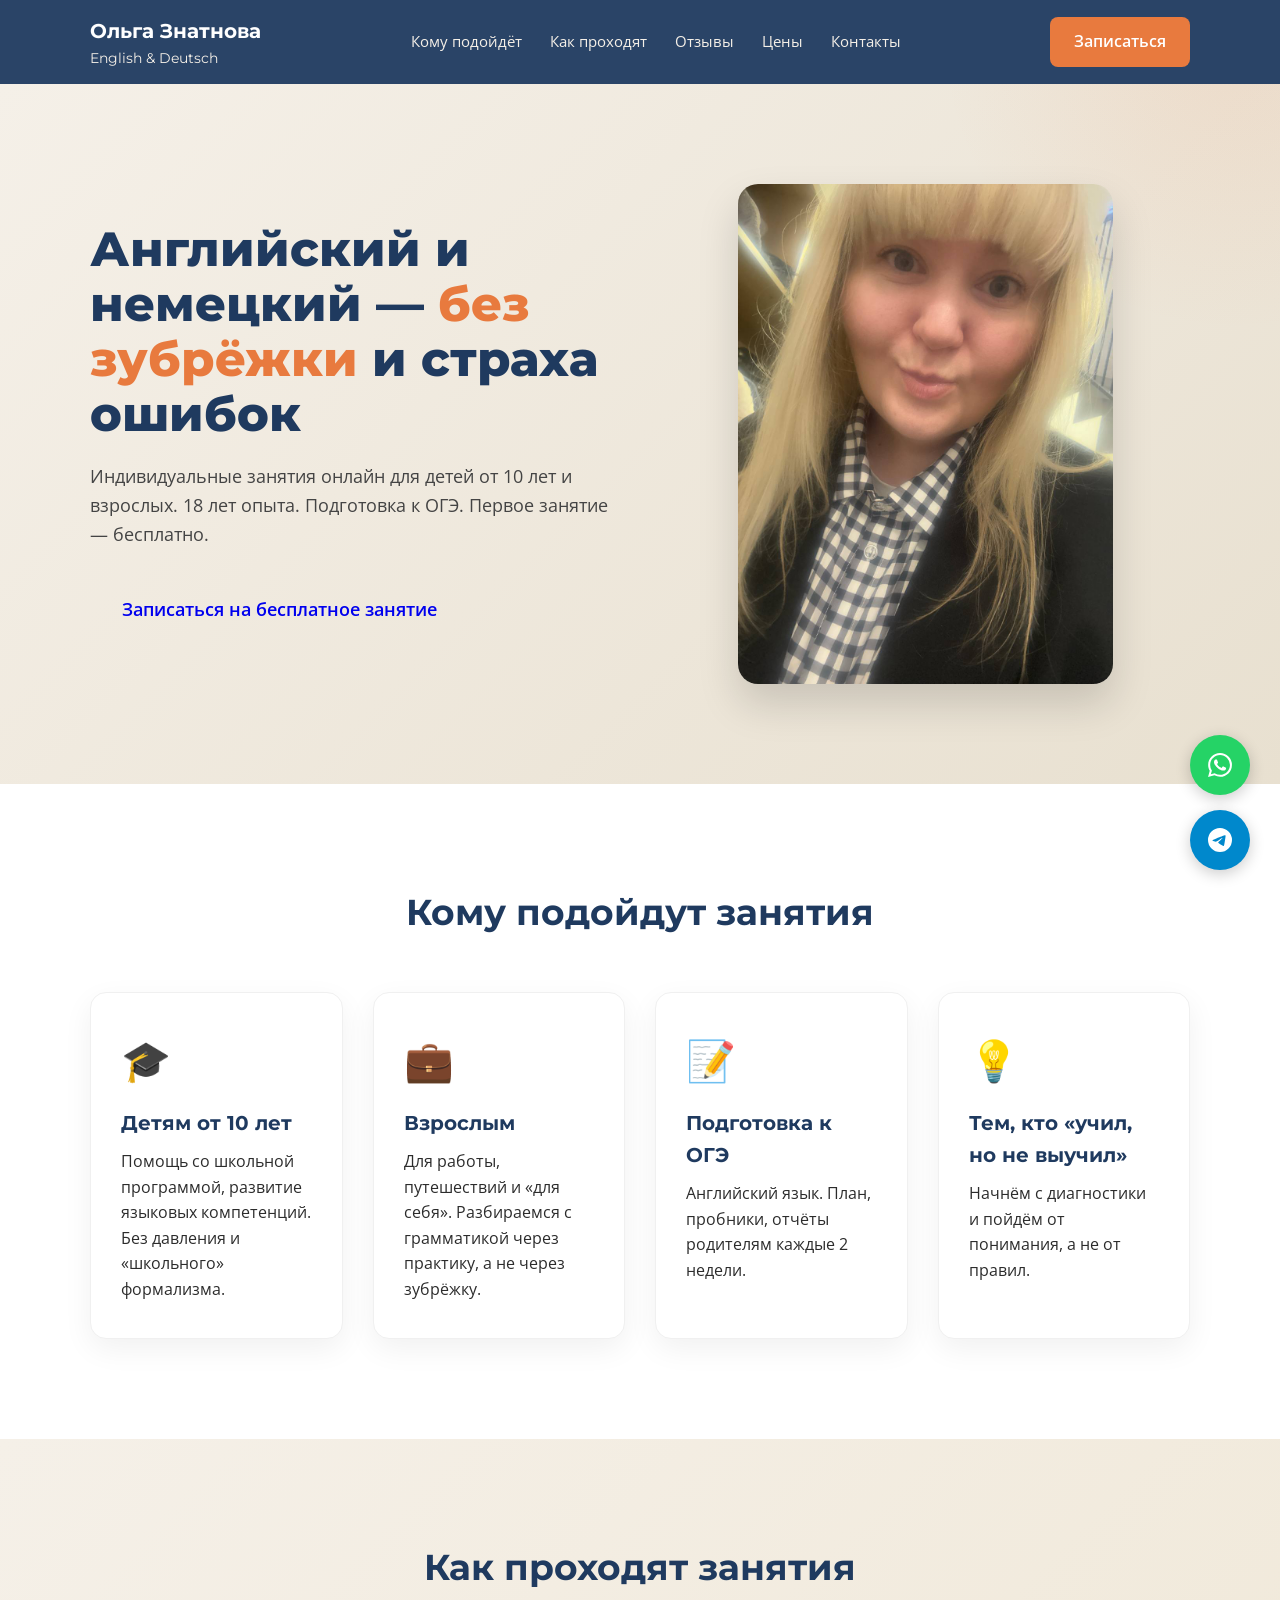
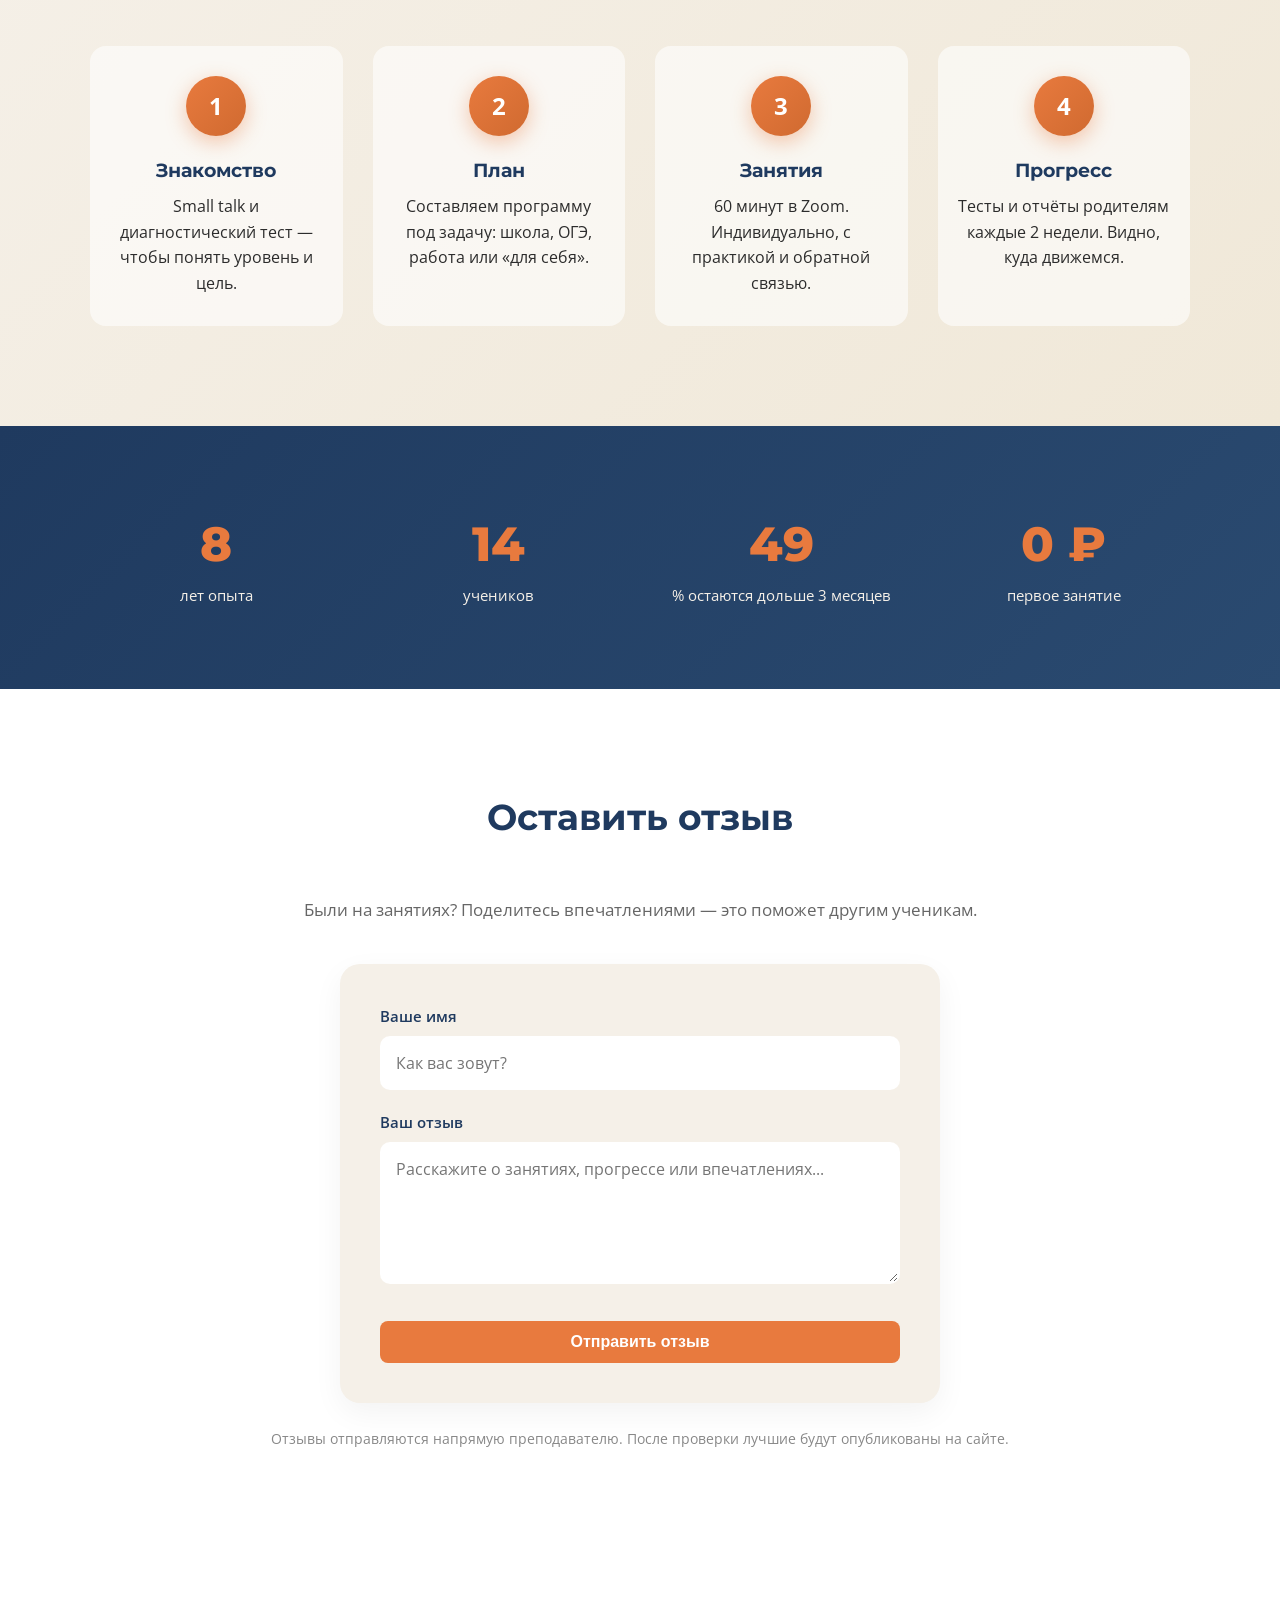
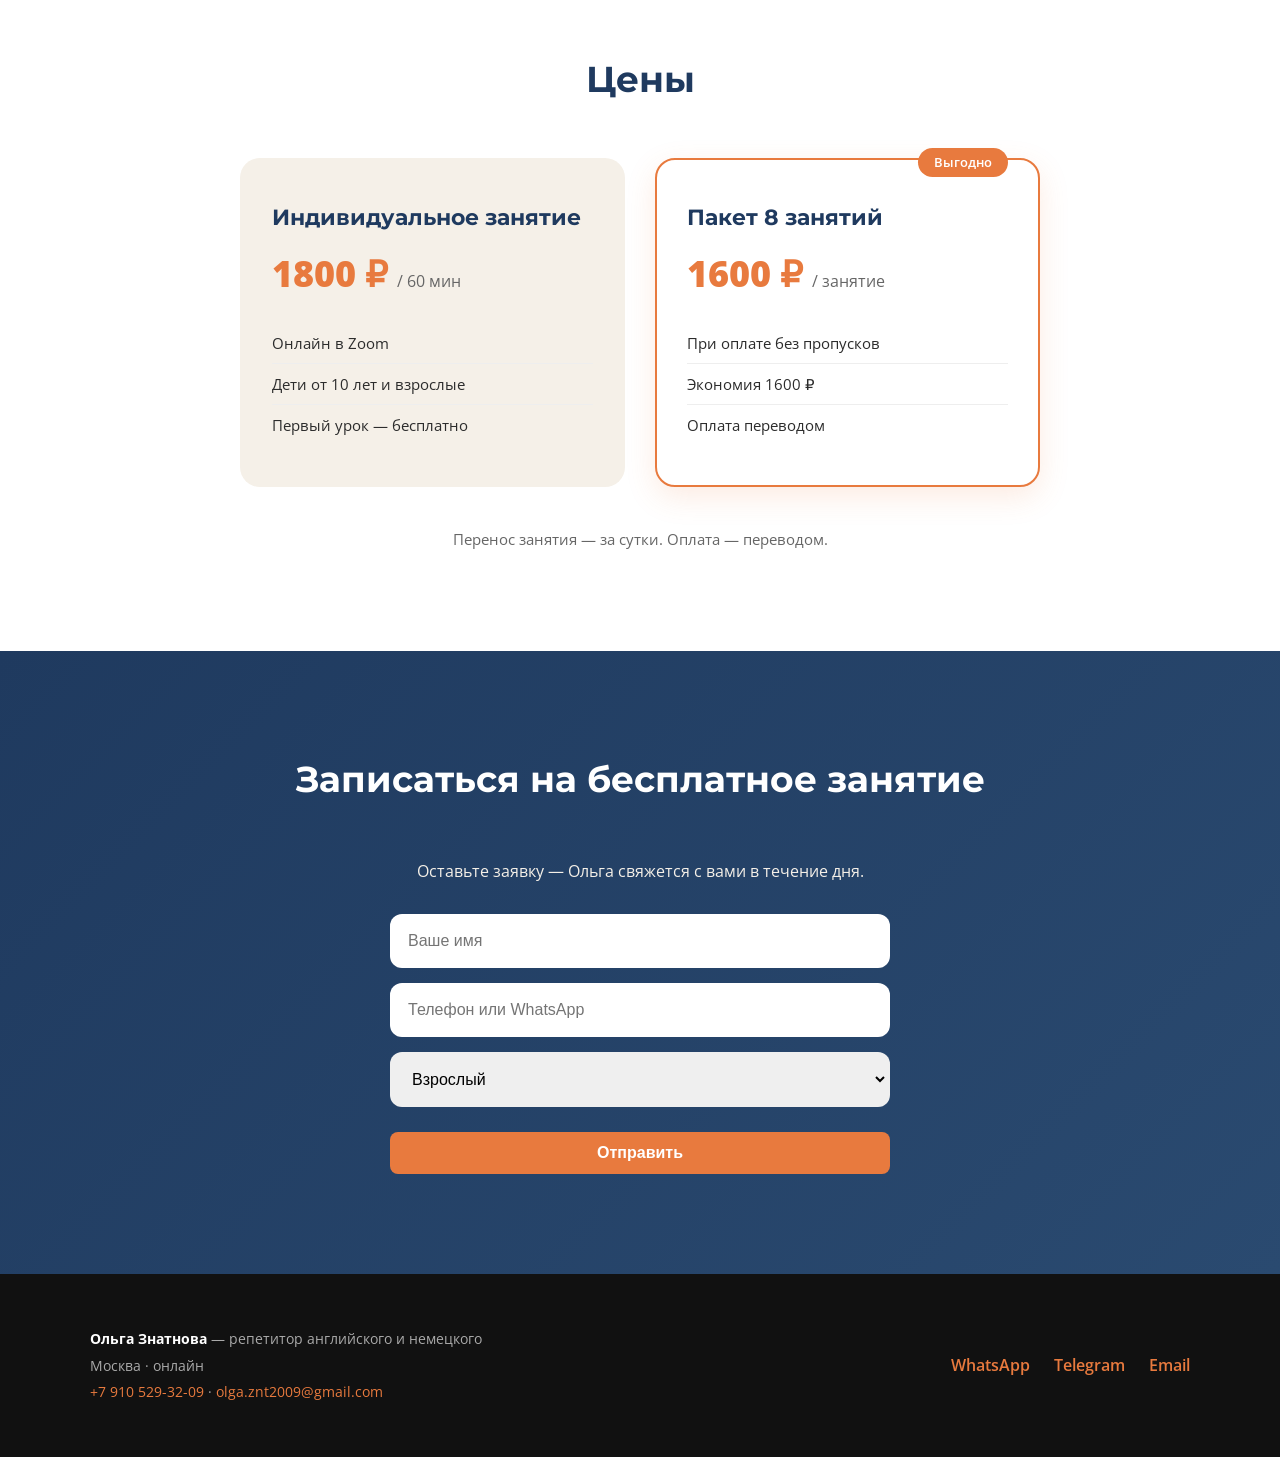
==== index.html @ 2f0d3111 "Add files via upload" ====
<!DOCTYPE html>
<html lang="ru">
<head>
    <meta charset="UTF-8">
    <meta name="viewport" content="width=device-width, initial-scale=1.0">
    <title>Ольга Знатнова — репетитор английского и немецкого | Онлайн</title>
    <meta name="description" content="Индивидуальные занятия английским и немецким онлайн для детей от 10 лет и взрослых. 18 лет опыта. Подготовка к ОГЭ. Первое занятие бесплатно.">
    <link rel="stylesheet" href="css/style.css">
    <link href="https://fonts.googleapis.com/css2?family=Montserrat:wght@400;600;700;800&family=Open+Sans:wght@400;600&display=swap" rel="stylesheet">
</head>
<body>

    <!-- Шапка -->
    <header class="header" id="header">
        <div class="container header__inner">
            <a href="#" class="logo">Ольга Знатнова <span>English & Deutsch</span></a>
            <nav class="nav">
                <a href="#audience" class="nav-link">Кому подойдёт</a>
                <a href="#how" class="nav-link">Как проходят</a>
                <a href="#reviews" class="nav-link">Отзывы</a>
                <a href="#prices" class="nav-link">Цены</a>
                <a href="#contacts" class="nav-link">Контакты</a>
            </nav>
            <a href="#form" class="btn btn--primary nav-link">Записаться</a>
        </div>
    </header>

    <!-- Первый экран -->
    <section class="hero">
        <div class="container hero__inner">
            <div class="hero__text reveal">
                <h1>Английский и немецкий — <span class="accent">без зубрёжки</span> и страха ошибок</h1>
                <p class="hero__subtitle">Индивидуальные занятия онлайн для детей от 10 лет и взрослых. 18 лет опыта. Подготовка к ОГЭ. Первое занятие — бесплатно.</p>
                <a href="#form" class="btn btn--large btn--pulse nav-link">Записаться на бесплатное занятие</a>
            </div>
            <div class="hero__img reveal">
                <img src="img/olga.jpg" alt="Ольга Знатнова — репетитор английского и немецкого" class="hero__photo">
            </div>
        </div>
    </section>

    <!-- Кому подойдёт -->
    <section class="audience" id="audience">
        <div class="container">
            <h2 class="section-title reveal">Кому подойдут занятия</h2>
            <div class="cards">
                <div class="card reveal">
                    <div class="card__icon">🎓</div>
                    <h3>Детям от 10 лет</h3>
                    <p>Помощь со школьной программой, развитие языковых компетенций. Без давления и «школьного» формализма.</p>
                </div>
                <div class="card reveal">
                    <div class="card__icon">💼</div>
                    <h3>Взрослым</h3>
                    <p>Для работы, путешествий и «для себя». Разбираемся с грамматикой через практику, а не через зубрёжку.</p>
                </div>
                <div class="card reveal">
                    <div class="card__icon">📝</div>
                    <h3>Подготовка к ОГЭ</h3>
                    <p>Английский язык. План, пробники, отчёты родителям каждые 2 недели.</p>
                </div>
                <div class="card reveal">
                    <div class="card__icon">💡</div>
                    <h3>Тем, кто «учил, но не выучил»</h3>
                    <p>Начнём с диагностики и пойдём от понимания, а не от правил.</p>
                </div>
            </div>
        </div>
    </section>

    <!-- Как проходят занятия -->
    <section class="how" id="how">
        <div class="container">
            <h2 class="section-title reveal">Как проходят занятия</h2>
            <div class="steps">
                <div class="step reveal">
                    <div class="step__num">1</div>
                    <h3>Знакомство</h3>
                    <p>Small talk и диагностический тест — чтобы понять уровень и цель.</p>
                </div>
                <div class="step reveal">
                    <div class="step__num">2</div>
                    <h3>План</h3>
                    <p>Составляем программу под задачу: школа, ОГЭ, работа или «для себя».</p>
                </div>
                <div class="step reveal">
                    <div class="step__num">3</div>
                    <h3>Занятия</h3>
                    <p>60 минут в Zoom. Индивидуально, с практикой и обратной связью.</p>
                </div>
                <div class="step reveal">
                    <div class="step__num">4</div>
                    <h3>Прогресс</h3>
                    <p>Тесты и отчёты родителям каждые 2 недели. Видно, куда движемся.</p>
                </div>
            </div>
        </div>
    </section>

    <!-- Результаты -->
    <section class="results parallax">
        <div class="container">
            <div class="results__grid">
                <div class="result reveal">
                    <span class="result__num" data-target="18">0</span>
                    <span class="result__label">лет опыта</span>
                </div>
                <div class="result reveal">
                    <span class="result__num" data-target="30">0</span>
                    <span class="result__label">учеников</span>
                </div>
                <div class="result reveal">
                    <span class="result__num" data-target="100">0</span>
                    <span class="result__label">% остаются дольше 3 месяцев</span>
                </div>
                <div class="result reveal">
                    <span class="result__num">0 ₽</span>
                    <span class="result__label">первое занятие</span>
                </div>
            </div>
        </div>
    </section>

    <!-- Отзывы (форма для отправки) -->
    <section class="reviews" id="reviews">
        <div class="container">
            <h2 class="section-title reveal">Оставить отзыв</h2>
            <p class="reviews__subtitle reveal">Были на занятиях? Поделитесь впечатлениями — это поможет другим ученикам.</p>
            
            <form class="review-form reveal" action="https://formsubmit.co/olga.znt2009@gmail.com" method="POST">
                <input type="hidden" name="_subject" value="Новый отзыв с сайта (Ольга Знатнова)">
                <input type="hidden" name="_captcha" value="false">
                <input type="hidden" name="_template" value="table">
                <input type="hidden" name="_next" value="thanks.html">
                
                <div class="form-group">
                    <label for="review-name">Ваше имя</label>
                    <input type="text" id="review-name" name="name" placeholder="Как вас зовут?" required>
                </div>

                <div class="form-group">
                    <label for="review-text">Ваш отзыв</label>
                    <textarea id="review-text" name="review" rows="5" placeholder="Расскажите о занятиях, прогрессе или впечатлениях..." required></textarea>
                </div>

                <button type="submit" class="btn btn--primary btn--pulse">Отправить отзыв</button>
            </form>

            <p class="reviews__note reveal">
                Отзывы отправляются напрямую преподавателю. После проверки лучшие будут опубликованы на сайте.
            </p>
        </div>
    </section>

    <!-- Цены -->
    <section class="prices" id="prices">
        <div class="container">
            <h2 class="section-title reveal">Цены</h2>
            <div class="price-cards">
                <div class="price-card reveal">
                    <h3>Индивидуальное занятие</h3>
                    <p class="price">1800 ₽ <span>/ 60 мин</span></p>
                    <ul>
                        <li>Онлайн в Zoom</li>
                        <li>Дети от 10 лет и взрослые</li>
                        <li>Первый урок — бесплатно</li>
                    </ul>
                </div>
                <div class="price-card price-card--accent reveal">
                    <div class="badge">Выгодно</div>
                    <h3>Пакет 8 занятий</h3>
                    <p class="price">1600 ₽ <span>/ занятие</span></p>
                    <ul>
                        <li>При оплате без пропусков</li>
                        <li>Экономия 1600 ₽</li>
                        <li>Оплата переводом</li>
                    </ul>
                </div>
            </div>
            <p class="prices__note reveal">Перенос занятия — за сутки. Оплата — переводом.</p>
        </div>
    </section>

    <!-- Форма записи -->
    <section class="form-section" id="form">
        <div class="container">
            <h2 class="section-title reveal">Записаться на бесплатное занятие</h2>
            <p class="form-subtitle reveal">Оставьте заявку — Ольга свяжется с вами в течение дня.</p>
            
            <form class="form reveal" action="https://formsubmit.co/olga.znt2009@gmail.com" method="POST">
                <input type="hidden" name="_subject" value="Новая заявка с сайта (Ольга Знатнова)">
                <input type="hidden" name="_captcha" value="false">
                <input type="hidden" name="_template" value="table">
                <input type="hidden" name="_next" value="thanks.html">
                
                <input type="text" name="name" placeholder="Ваше имя" required>
                <input type="tel" name="phone" placeholder="Телефон или WhatsApp" required>
                <select name="interest">
                    <option value="adult">Взрослый</option>
                    <option value="kid">Ребёнок</option>
                    <option value="oge">Подготовка к ОГЭ</option>
                </select>
                <button type="submit" class="btn btn--primary btn--pulse">Отправить</button>
            </form>
        </div>
    </section>

    <!-- Подвал -->
    <footer class="footer" id="contacts">
        <div class="container footer__inner">
            <div class="footer__info">
                <p><strong>Ольга Знатнова</strong> — репетитор английского и немецкого</p>
                <p>Москва · онлайн</p>
                <p><a href="tel:+79105293209">+7 910 529-32-09</a> · <a href="mailto:olga.znt2009@gmail.com">olga.znt2009@gmail.com</a></p>
            </div>
            <div class="footer__links">
                <a href="https://wa.me/79105293209" target="_blank">WhatsApp</a>
                <a href="https://t.me/+79105293209" target="_blank">Telegram</a>
                <a href="mailto:olga.znt2009@gmail.com">Email</a>
            </div>
        </div>
    </footer>

    <!-- Плавающие кнопки связи -->
    <div class="floating-contacts">
        <a href="https://wa.me/79105293209" class="float-btn float-btn--wa" target="_blank" aria-label="WhatsApp">
            <svg viewBox="0 0 24 24" width="24" height="24" fill="currentColor"><path d="M17.472 14.382c-.297-.149-1.758-.867-2.03-.967-.273-.099-.471-.148-.67.15-.197.297-.767.966-.94 1.164-.173.199-.347.223-.644.075-.297-.15-1.255-.463-2.39-1.475-.883-.788-1.48-1.761-1.653-2.059-.173-.297-.018-.458.13-.606.134-.133.298-.347.446-.52.149-.174.198-.298.298-.497.099-.198.05-.371-.025-.52-.075-.149-.669-1.612-.916-2.207-.242-.579-.487-.5-.669-.51-.173-.008-.371-.01-.57-.01-.198 0-.52.074-.792.372-.272.297-1.04 1.016-1.04 2.479 0 1.462 1.065 2.875 1.213 3.074.149.198 2.096 3.2 5.077 4.487.709.306 1.262.489 1.694.625.712.227 1.36.195 1.871.118.571-.085 1.758-.719 2.006-1.413.248-.694.248-1.289.173-1.413-.074-.124-.272-.198-.57-.347m-5.421 7.403h-.004a9.87 9.87 0 01-5.031-1.378l-.361-.214-3.741.982.998-3.648-.235-.374a9.86 9.86 0 01-1.51-5.26c.001-5.45 4.436-9.884 9.888-9.884 2.64 0 5.122 1.03 6.988 2.898a9.825 9.825 0 012.893 6.994c-.003 5.45-4.437 9.884-9.885 9.884m8.413-18.297A11.815 11.815 0 0012.05 0C5.495 0 .16 5.335.157 11.892c0 2.096.547 4.142 1.588 5.945L.057 24l6.305-1.654a11.882 11.882 0 005.683 1.448h.005c6.554 0 11.89-5.335 11.893-11.893a11.821 11.821 0 00-3.48-8.413z"/></svg>
        </a>
        <a href="https://t.me/+79105293209" class="float-btn float-btn--tg" target="_blank" aria-label="Telegram">
            <svg viewBox="0 0 24 24" width="24" height="24" fill="currentColor"><path d="M11.944 0A12 12 0 0 0 0 12a12 12 0 0 0 12 12 12 12 0 0 0 12-12A12 12 0 0 0 12 0a12 12 0 0 0-.056 0zm4.962 7.224c.1-.002.321.023.465.14a.506.506 0 0 1 .171.325c.016.093.036.306.02.472-.18 1.898-.962 6.502-1.36 8.627-.168.9-.499 1.201-.82 1.23-.696.065-1.225-.46-1.9-.902-1.056-.693-1.653-1.124-2.678-1.8-1.185-.78-.417-1.21.258-1.91.177-.184 3.247-2.977 3.307-3.23.007-.032.014-.15-.056-.212s-.174-.041-.249-.024c-.106.024-1.793 1.14-5.061 3.345-.48.33-.913.49-1.302.48-.428-.008-1.252-.241-1.865-.44-.752-.245-1.349-.374-1.297-.789.027-.216.325-.437.893-.663 3.498-1.524 5.83-2.529 6.998-3.014 3.332-1.386 4.025-1.627 4.476-1.635z"/></svg>
        </a>
    </div>

    <script src="js/script.js"></script>
</body>
</html>
---- css/style.css ----
/* Сброс */
* { margin: 0; padding: 0; box-sizing: border-box; }
html { scroll-behavior: smooth; }

body {
    font-family: 'Open Sans', sans-serif;
    color: #2c2c2c;
    line-height: 1.6;
    background: #fff;
    overflow-x: hidden;
}

h1, h2, h3, .logo {
    font-family: 'Montserrat', sans-serif;
}

.container {
    max-width: 1140px;
    margin: 0 auto;
    padding: 0 20px;
}

.accent { color: #E87A3E; }

/* Кнопки */
.btn {
    display: inline-block;
    padding: 12px 24px;
    border-radius: 8px;
    text-decoration: none;
    font-weight: 600;
    transition: all 0.3s ease;
    border: none;
    cursor: pointer;
    font-size: 16px;
    position: relative;
    overflow: hidden;
}
.btn--primary {
    background: #E87A3E;
    color: #fff;
}
.btn--primary:hover {
    background: #d06a30;
    transform: translateY(-2px);
    box-shadow: 0 6px 20px rgba(232, 122, 62, 0.4);
}
.btn--large {
    padding: 16px 32px;
    font-size: 18px;
}

/* Пульсация кнопки */
.btn--pulse {
    animation: pulse-btn 2s infinite;
}
@keyframes pulse-btn {
    0% { box-shadow: 0 0 0 0 rgba(232, 122, 62, 0.7); }
    70% { box-shadow: 0 0 0 15px rgba(232, 122, 62, 0); }
    100% { box-shadow: 0 0 0 0 rgba(232, 122, 62, 0); }
}

/* Шапка */
.header {
    background: rgba(31, 58, 95, 0.95);
    backdrop-filter: blur(10px);
    padding: 15px 0;
    position: sticky;
    top: 0;
    z-index: 100;
    transition: all 0.3s ease;
}
.header.scrolled {
    padding: 10px 0;
    box-shadow: 0 4px 20px rgba(0,0,0,0.1);
}
.header__inner {
    display: flex;
    justify-content: space-between;
    align-items: center;
}
.logo {
    color: #fff;
    font-size: 20px;
    font-weight: 700;
    text-decoration: none;
}
.logo span {
    font-size: 14px;
    font-weight: 400;
    color: #F5F0E8;
    display: block;
}
.nav a {
    color: #F5F0E8;
    text-decoration: none;
    margin: 0 12px;
    font-size: 15px;
    position: relative;
    transition: color 0.3s;
}
.nav a::after {
    content: '';
    position: absolute;
    bottom: -4px;
    left: 0;
    width: 0;
    height: 2px;
    background: #E87A3E;
    transition: width 0.3s;
}
.nav a:hover { color: #E87A3E; }
.nav a:hover::after { width: 100%; }

/* Первый экран */
.hero {
    background: linear-gradient(135deg, #F5F0E8 0%, #e8e0d0 100%);
    padding: 100px 0;
    position: relative;
    overflow: hidden;
}
.hero::before {
    content: '';
    position: absolute;
    top: -50%;
    right: -20%;
    width: 600px;
    height: 600px;
    background: radial-gradient(circle, rgba(232,122,62,0.1) 0%, transparent 70%);
    border-radius: 50%;
}
.hero__inner {
    display: flex;
    align-items: center;
    gap: 40px;
    position: relative;
    z-index: 1;
}
.hero__text { flex: 1; }
.hero__text h1 {
    font-size: 48px;
    color: #1F3A5F;
    margin-bottom: 20px;
    line-height: 1.15;
    font-weight: 800;
}
.hero__subtitle {
    font-size: 18px;
    margin-bottom: 30px;
    color: #444;
}
.hero__img { flex: 1; }

/* Стили для фото Ольги */
.hero__img {
    flex: 1;
    display: flex;
    justify-content: center;
    align-items: center;
}

.hero__photo {
    max-width: 100%;
    max-height: 500px; /* Ограничиваем высоту, чтобы не было гигантским */
    width: auto;
    height: auto;
    object-fit: contain; /* Показываем фото целиком, без обрезки */
    border-radius: 20px;
    box-shadow: 0 20px 40px rgba(0,0,0,0.15);
    transition: transform 0.3s ease;
}
.hero__photo:hover {
    transform: scale(1.02);
}
.hero__photo:hover {
    transform: scale(1.02);
}

/* Секции */
.section-title {
    font-size: 36px;
    text-align: center;
    margin-bottom: 50px;
    color: #1F3A5F;
    font-weight: 700;
}

/* Кому подойдёт */
.audience { padding: 100px 0; }
.cards {
    display: grid;
    grid-template-columns: repeat(auto-fit, minmax(240px, 1fr));
    gap: 30px;
}
.card {
    background: #fff;
    border-radius: 16px;
    padding: 35px 30px;
    box-shadow: 0 10px 30px rgba(0,0,0,0.06);
    transition: all 0.4s ease;
    border: 1px solid #f0f0f0;
}
.card:hover {
    transform: translateY(-8px);
    box-shadow: 0 20px 40px rgba(0,0,0,0.12);
}
.card__icon {
    font-size: 40px;
    margin-bottom: 15px;
}
.card h3 {
    color: #1F3A5F;
    margin-bottom: 10px;
    font-size: 20px;
}

/* Как проходят */
.how {
    background: linear-gradient(135deg, #F5F0E8 0%, #f0e8d8 100%);
    padding: 100px 0;
}
.steps {
    display: grid;
    grid-template-columns: repeat(auto-fit, minmax(220px, 1fr));
    gap: 30px;
}
.step {
    text-align: center;
    padding: 30px 20px;
    background: rgba(255,255,255,0.6);
    border-radius: 16px;
    transition: all 0.3s;
}
.step:hover {
    background: #fff;
    transform: translateY(-5px);
}
.step__num {
    width: 60px;
    height: 60px;
    background: linear-gradient(135deg, #E87A3E 0%, #d06a30 100%);
    color: #fff;
    border-radius: 50%;
    display: flex;
    align-items: center;
    justify-content: center;
    font-size: 24px;
    font-weight: 700;
    margin: 0 auto 20px;
    box-shadow: 0 6px 20px rgba(232, 122, 62, 0.4);
}
.step h3 {
    color: #1F3A5F;
    margin-bottom: 8px;
}

/* Результаты */
.results {
    padding: 80px 0;
    background: linear-gradient(135deg, #1F3A5F 0%, #2a4a70 100%);
    color: #fff;
    position: relative;
    overflow: hidden;
}
.results__grid {
    display: grid;
    grid-template-columns: repeat(auto-fit, minmax(160px, 1fr));
    gap: 30px;
    text-align: center;
    position: relative;
    z-index: 1;
}
.result__num {
    display: block;
    font-size: 48px;
    font-weight: 800;
    color: #E87A3E;
    font-family: 'Montserrat', sans-serif;
}
.result__label {
    font-size: 15px;
    color: #F5F0E8;
}

/* Цены */
.prices { padding: 100px 0; }
.price-cards {
    display: grid;
    grid-template-columns: repeat(auto-fit, minmax(280px, 1fr));
    gap: 30px;
    max-width: 800px;
    margin: 0 auto;
}
.price-card {
    background: #F5F0E8;
    border-radius: 20px;
    padding: 40px 30px;
    border: 2px solid transparent;
    transition: all 0.4s ease;
    position: relative;
}
.price-card:hover {
    transform: translateY(-5px);
    box-shadow: 0 20px 40px rgba(0,0,0,0.1);
}
.price-card--accent {
    border-color: #E87A3E;
    background: #fff;
    box-shadow: 0 10px 30px rgba(232, 122, 62, 0.15);
}
.badge {
    position: absolute;
    top: -12px;
    right: 30px;
    background: #E87A3E;
    color: #fff;
    padding: 4px 16px;
    border-radius: 20px;
    font-size: 13px;
    font-weight: 600;
}
.price-card h3 {
    color: #1F3A5F;
    margin-bottom: 10px;
    font-size: 22px;
}
.price {
    font-size: 36px;
    font-weight: 800;
    color: #E87A3E;
    margin-bottom: 20px;
}
.price span {
    font-size: 16px;
    color: #666;
    font-weight: 400;
}
.price-card ul { list-style: none; }
.price-card li {
    padding: 8px 0;
    border-bottom: 1px solid #eee;
    font-size: 15px;
}
.price-card li:last-child { border-bottom: none; }
.prices__note {
    text-align: center;
    margin-top: 40px;
    color: #666;
    font-size: 15px;
}

/* Форма */
.form-section {
    background: linear-gradient(135deg, #1F3A5F 0%, #2a4a70 100%);
    padding: 100px 0;
    color: #fff;
}
.form-section .section-title { color: #fff; }
.form-subtitle {
    text-align: center;
    margin-bottom: 30px;
    color: #F5F0E8;
}
.form {
    max-width: 500px;
    margin: 0 auto;
    display: flex;
    flex-direction: column;
    gap: 15px;
}
.form input,
.form select {
    padding: 16px;
    border-radius: 12px;
    border: 2px solid transparent;
    font-size: 16px;
    transition: border-color 0.3s;
}
.form input:focus,
.form select:focus {
    outline: none;
    border-color: #E87A3E;
}
.form button { margin-top: 10px; }

/* Подвал */
.footer {
    background: #111;
    color: #aaa;
    padding: 50px 0;
}
.footer__inner {
    display: flex;
    justify-content: space-between;
    align-items: center;
    flex-wrap: wrap;
    gap: 20px;
}
.footer__info p { margin: 4px 0; font-size: 14px; }
.footer__info strong { color: #fff; }
.footer__info a { color: #E87A3E; text-decoration: none; }
.footer__links a {
    color: #E87A3E;
    text-decoration: none;
    margin-left: 20px;
    font-weight: 600;
    transition: color 0.3s;
}
.footer__links a:hover { color: #fff; }

/* Плавающие кнопки связи */
.floating-contacts {
    position: fixed;
    bottom: 30px;
    right: 30px;
    display: flex;
    flex-direction: column;
    gap: 15px;
    z-index: 999;
}
.float-btn {
    width: 60px;
    height: 60px;
    border-radius: 50%;
    display: flex;
    align-items: center;
    justify-content: center;
    color: #fff;
    text-decoration: none;
    box-shadow: 0 4px 15px rgba(0,0,0,0.2);
    transition: all 0.3s ease;
    animation: pulse-glow 2s infinite;
}
.float-btn--wa { background-color: #25D366; }
.float-btn--tg { background-color: #0088cc; }
.float-btn:hover {
    transform: scale(1.15) rotate(5deg);
    box-shadow: 0 6px 25px rgba(0,0,0,0.3);
}
@keyframes pulse-glow {
    0% { box-shadow: 0 0 0 0 rgba(232, 122, 62, 0.4); }
    70% { box-shadow: 0 0 0 15px rgba(232, 122, 62, 0); }
    100% { box-shadow: 0 0 0 0 rgba(232, 122, 62, 0); }
}
.float-btn--wa { animation-delay: 0s; }
.float-btn--tg { animation-delay: 0.5s; }

/* Анимация появления (Reveal) */
.reveal {
    opacity: 0;
    transform: translateY(40px);
    transition: opacity 0.8s ease, transform 0.8s ease;
}
.reveal.active {
    opacity: 1;
    transform: translateY(0);
}

/* Адаптив */
@media (max-width: 768px) {
    .hero__inner { flex-direction: column; text-align: center; }
    .hero__text h1 { font-size: 32px; }
    .nav { display: none; }
    .footer__inner { flex-direction: column; text-align: center; }
    .footer__links a { margin: 0 10px; }
    .floating-contacts { bottom: 20px; right: 20px; gap: 10px; }
    .float-btn { width: 50px; height: 50px; }
    .float-btn svg { width: 20px; height: 20px; }
}
/* Отзывы (форма) */
.reviews {
    padding: 100px 0;
    background: #fff;
}
.reviews__subtitle {
    text-align: center;
    color: #666;
    margin-bottom: 40px;
    font-size: 17px;
}
.review-form {
    max-width: 600px;
    margin: 0 auto;
    background: #F5F0E8;
    padding: 40px;
    border-radius: 20px;
    box-shadow: 0 10px 30px rgba(0,0,0,0.05);
}
.form-group {
    margin-bottom: 20px;
}
.form-group label {
    display: block;
    margin-bottom: 8px;
    font-weight: 600;
    color: #1F3A5F;
    font-size: 15px;
}
.review-form input,
.review-form textarea {
    width: 100%;
    padding: 14px;
    border-radius: 10px;
    border: 2px solid transparent;
    font-size: 16px;
    font-family: 'Open Sans', sans-serif;
    transition: border-color 0.3s;
    resize: vertical;
}
.review-form input:focus,
.review-form textarea:focus {
    outline: none;
    border-color: #E87A3E;
}
.review-form button {
    width: 100%;
    margin-top: 10px;
}
.reviews__note {
    text-align: center;
    color: #888;
    font-size: 14px;
    margin-top: 25px;
}
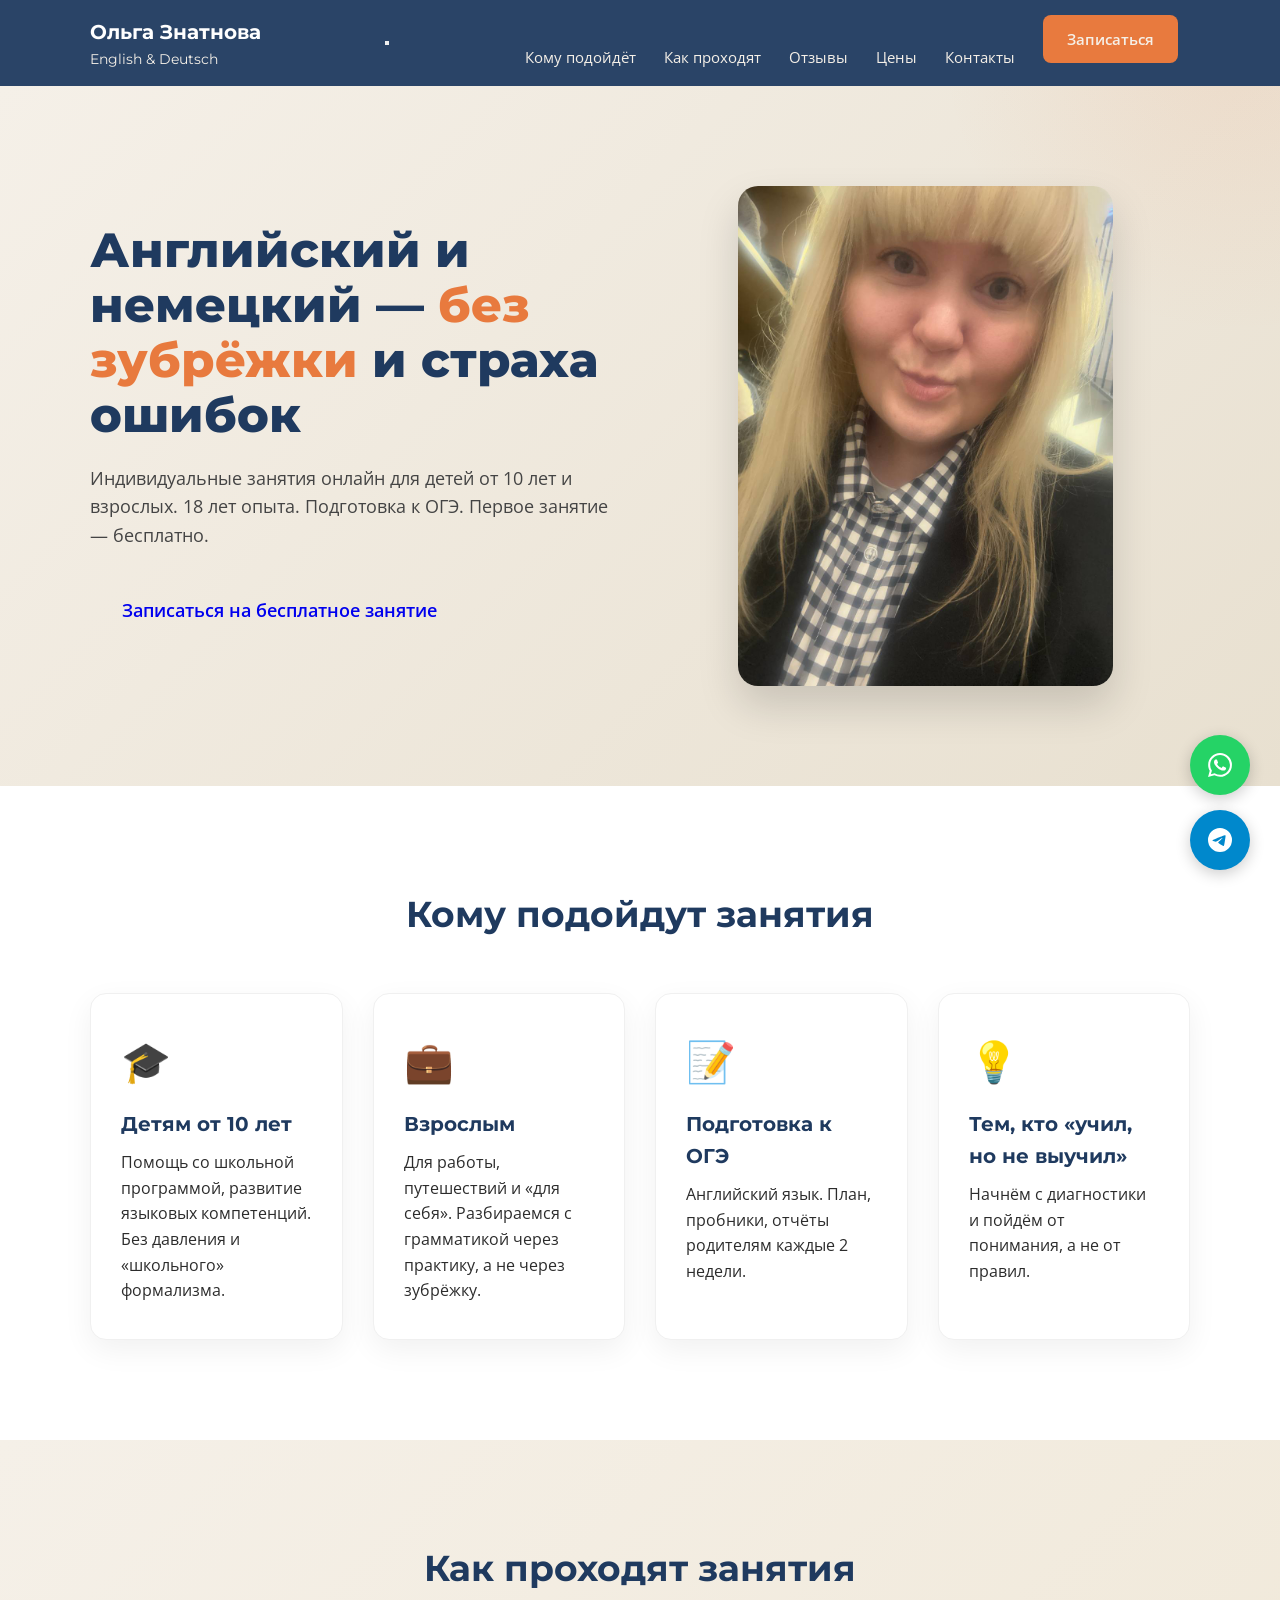
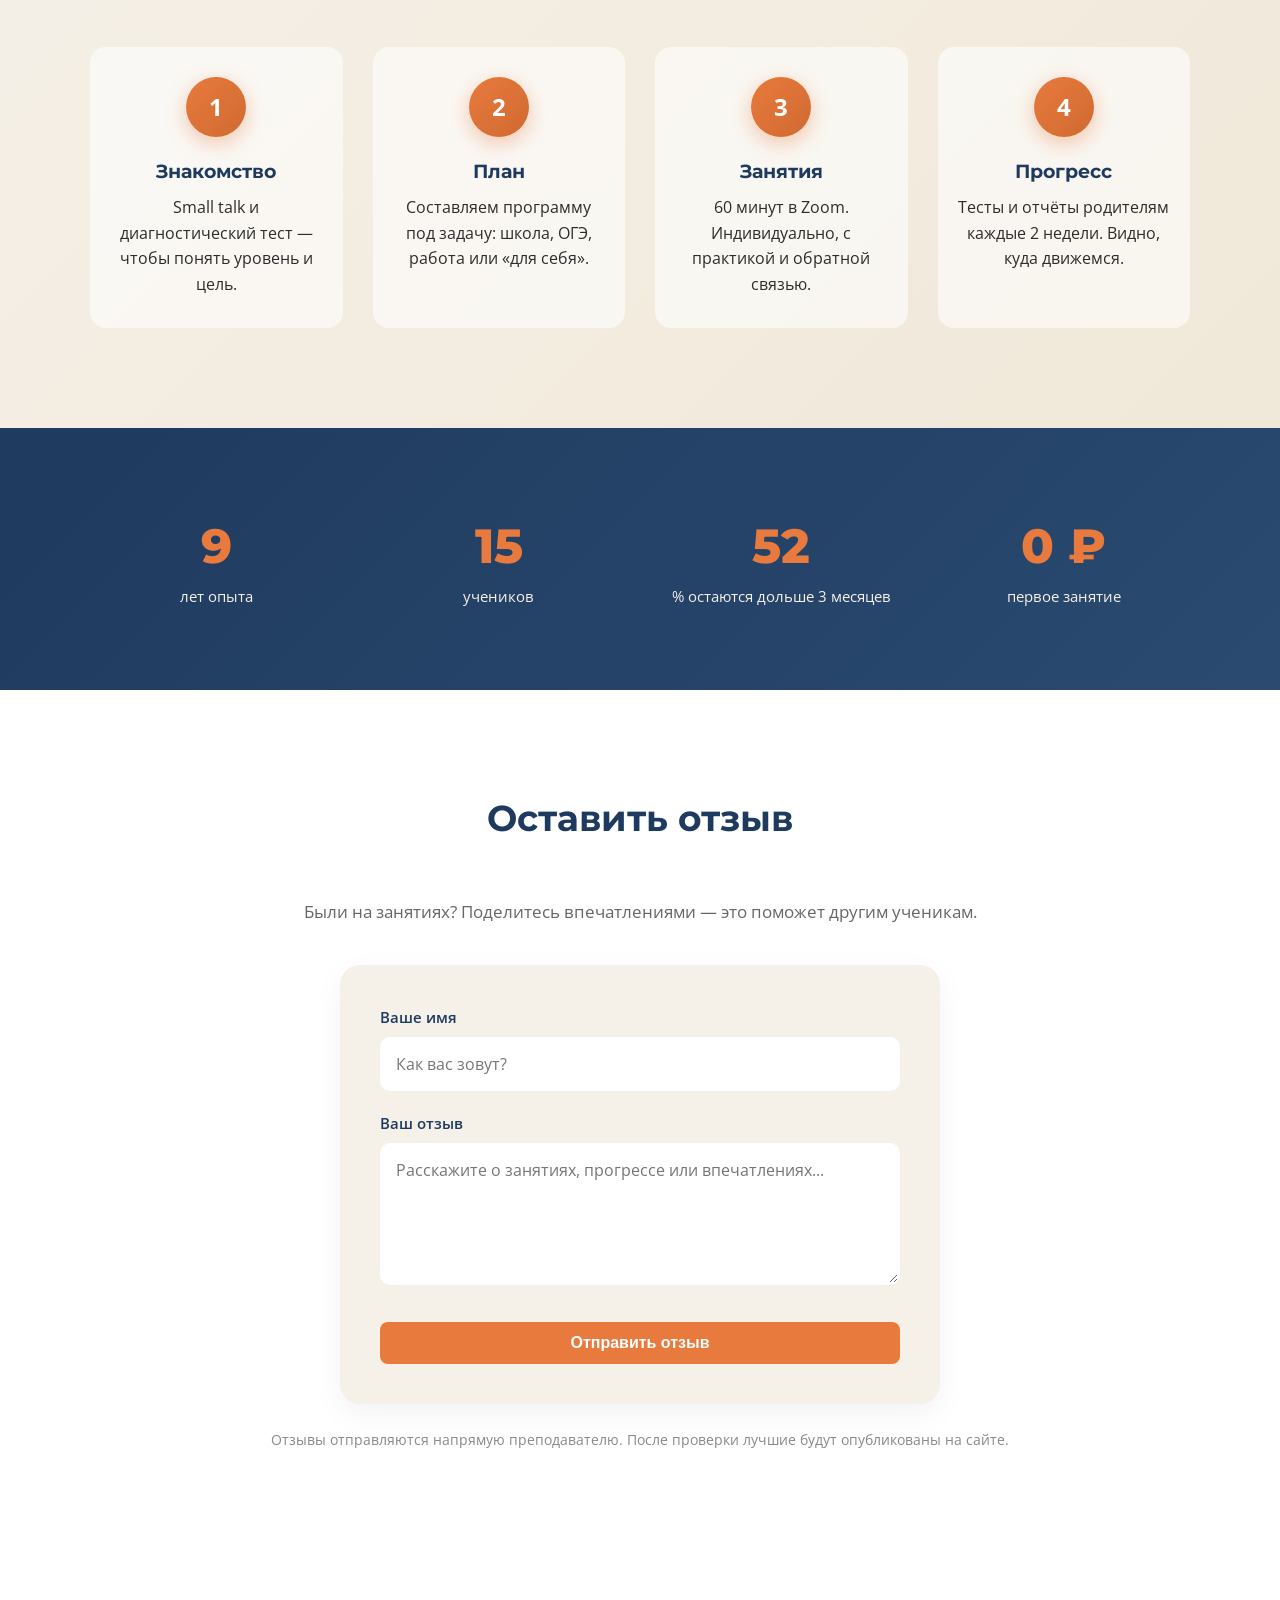
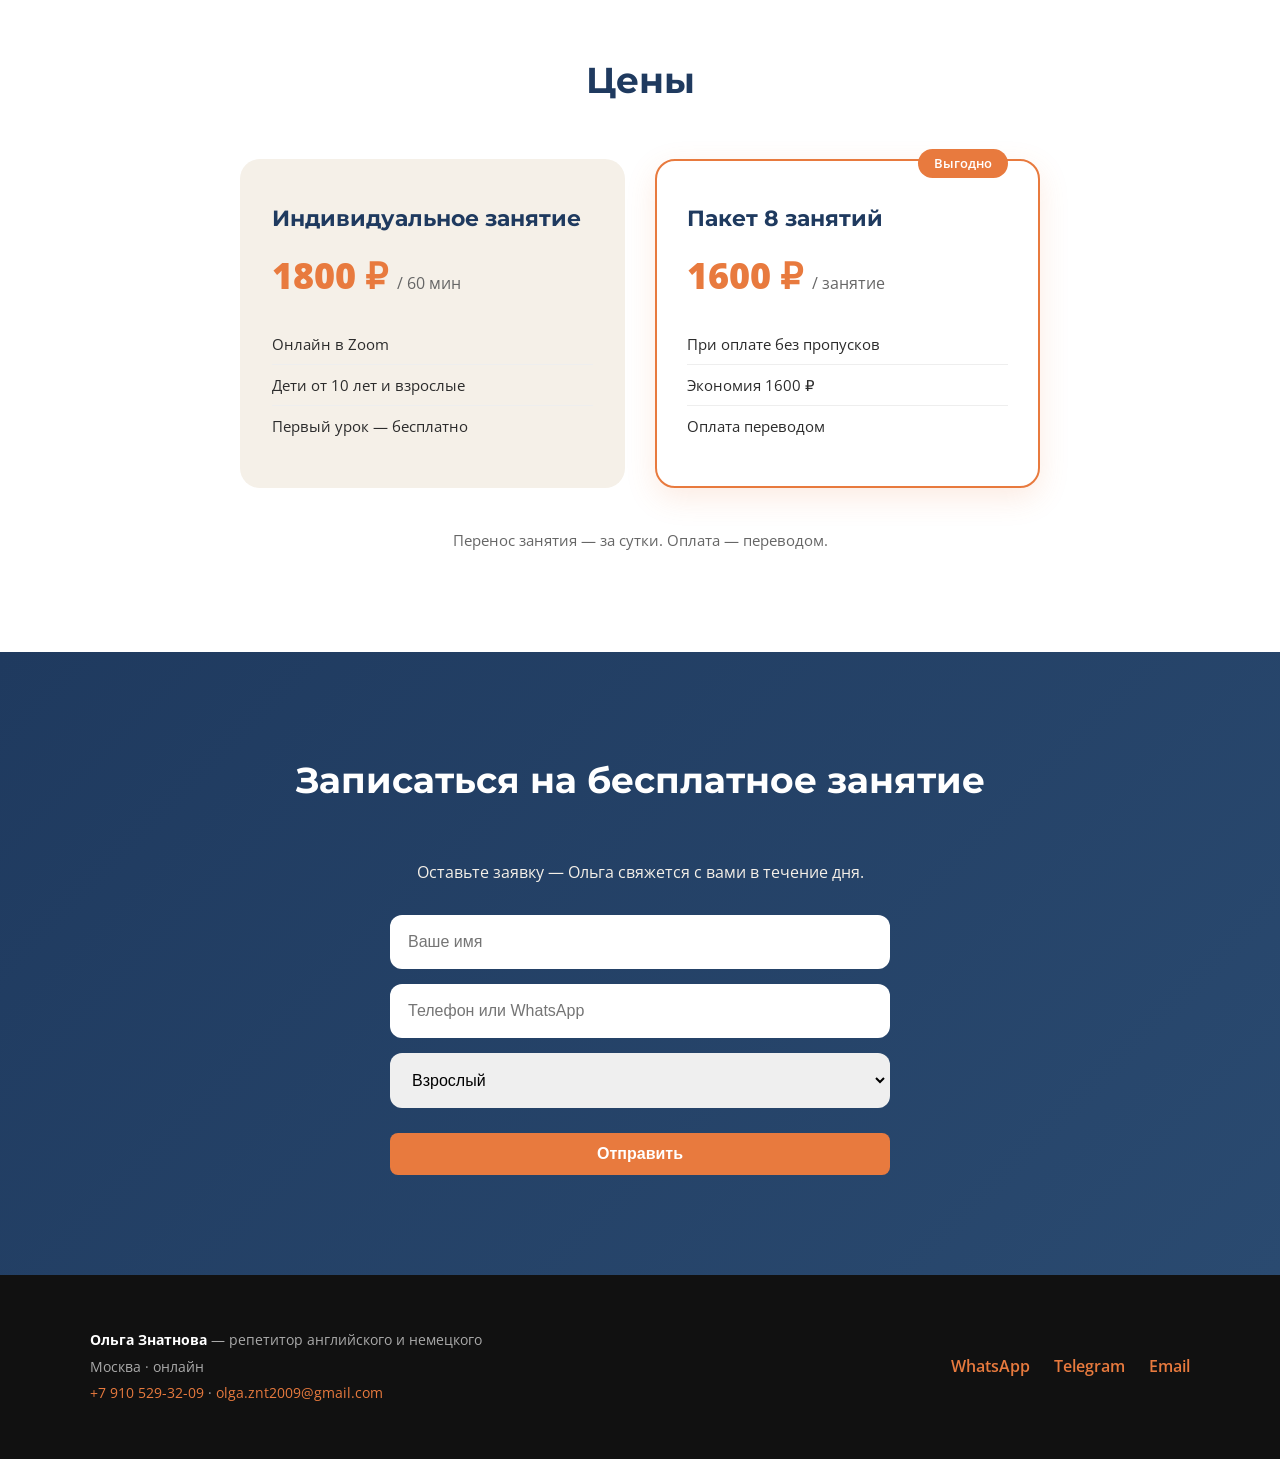
==== commit 2c1aaf3e: "Update index.html Добавил бургер-меню" ====
--- a/index.html
+++ b/index.html
@@ -14,14 +14,23 @@
     <header class="header" id="header">
         <div class="container header__inner">
             <a href="#" class="logo">Ольга Знатнова <span>English & Deutsch</span></a>
-            <nav class="nav">
+            
+            <!-- Кнопка-бургер (видна только на телефоне) -->
+            <button class="burger" id="burger" aria-label="Открыть меню">
+                <span></span>
+                <span></span>
+                <span></span>
+            </button>
+
+            <!-- Навигация (на десктопе — в строку, на телефоне — выпадает) -->
+            <nav class="nav" id="nav">
                 <a href="#audience" class="nav-link">Кому подойдёт</a>
                 <a href="#how" class="nav-link">Как проходят</a>
                 <a href="#reviews" class="nav-link">Отзывы</a>
                 <a href="#prices" class="nav-link">Цены</a>
                 <a href="#contacts" class="nav-link">Контакты</a>
+                <a href="#form" class="btn btn--primary nav-link btn--header">Записаться</a>
             </nav>
-            <a href="#form" class="btn btn--primary nav-link">Записаться</a>
         </div>
     </header>
 
@@ -233,4 +242,4 @@
 
     <script src="js/script.js"></script>
 </body>
-</html>+</html>
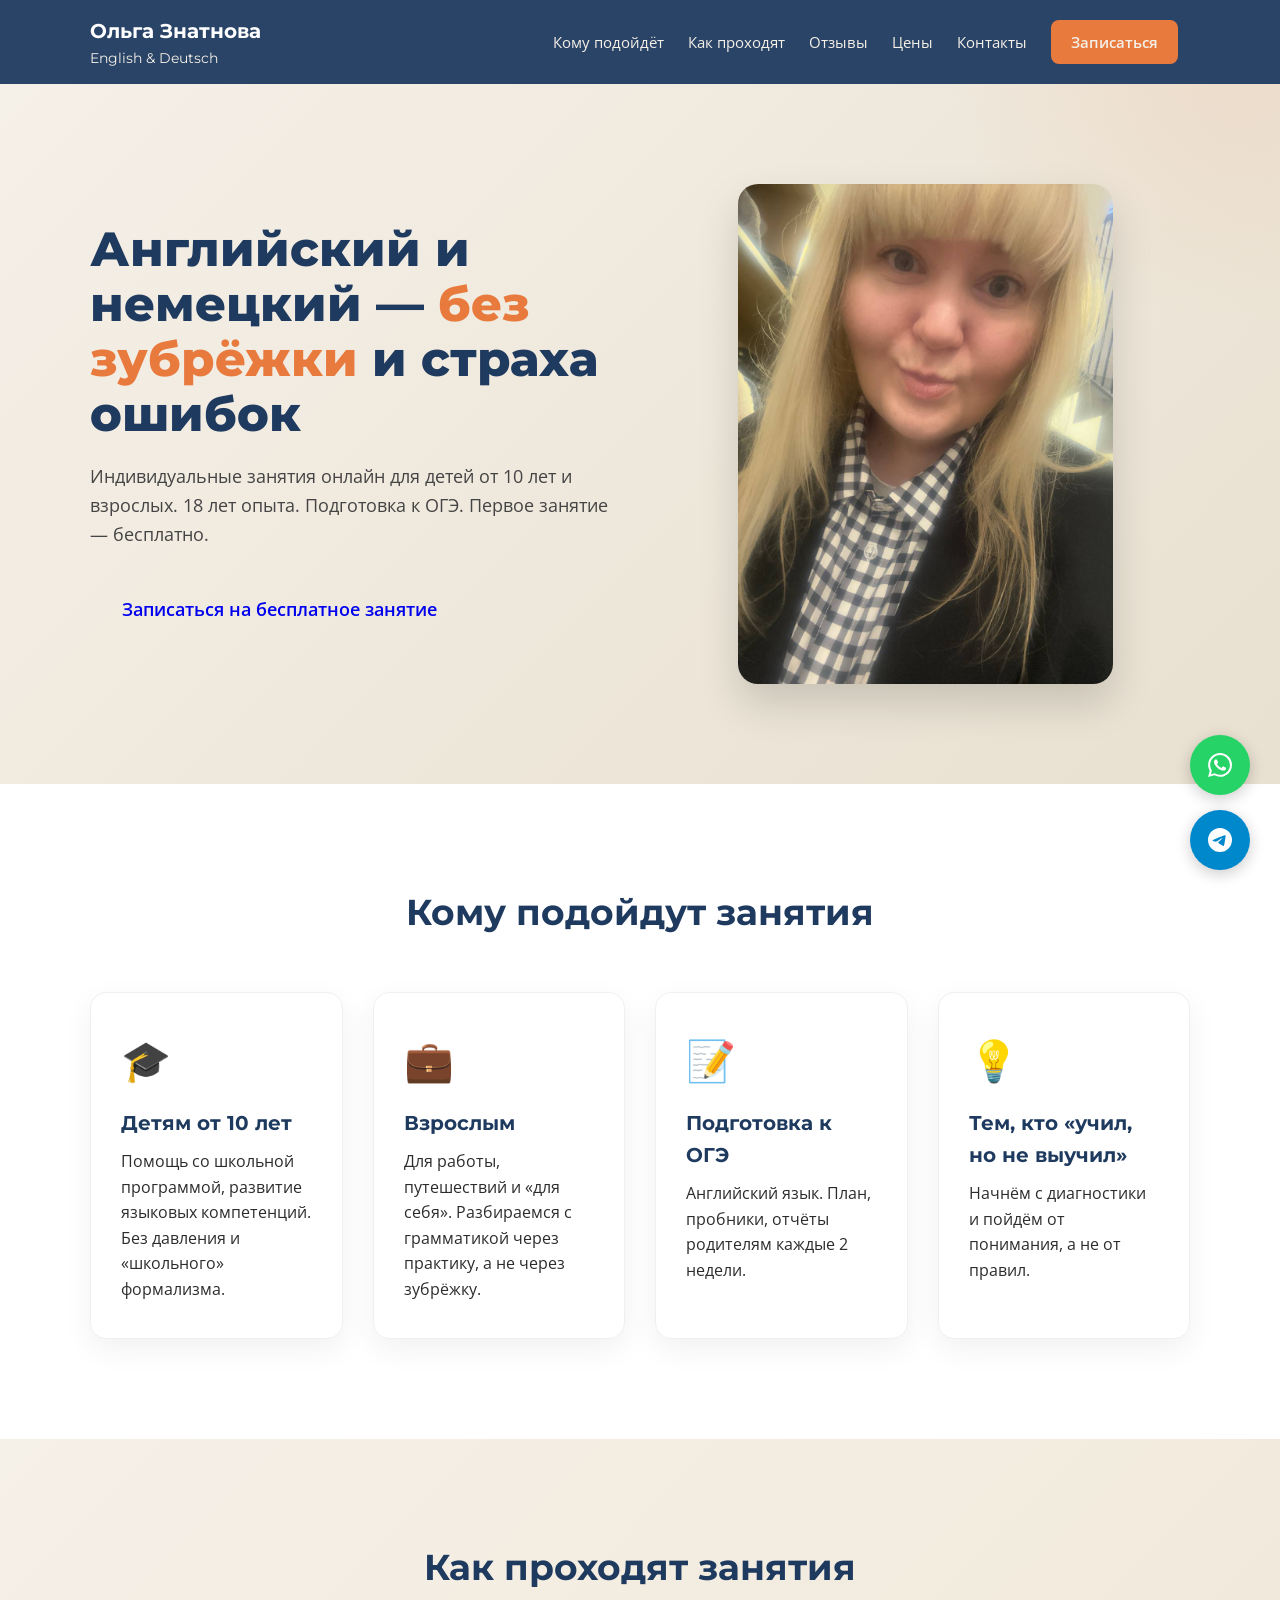
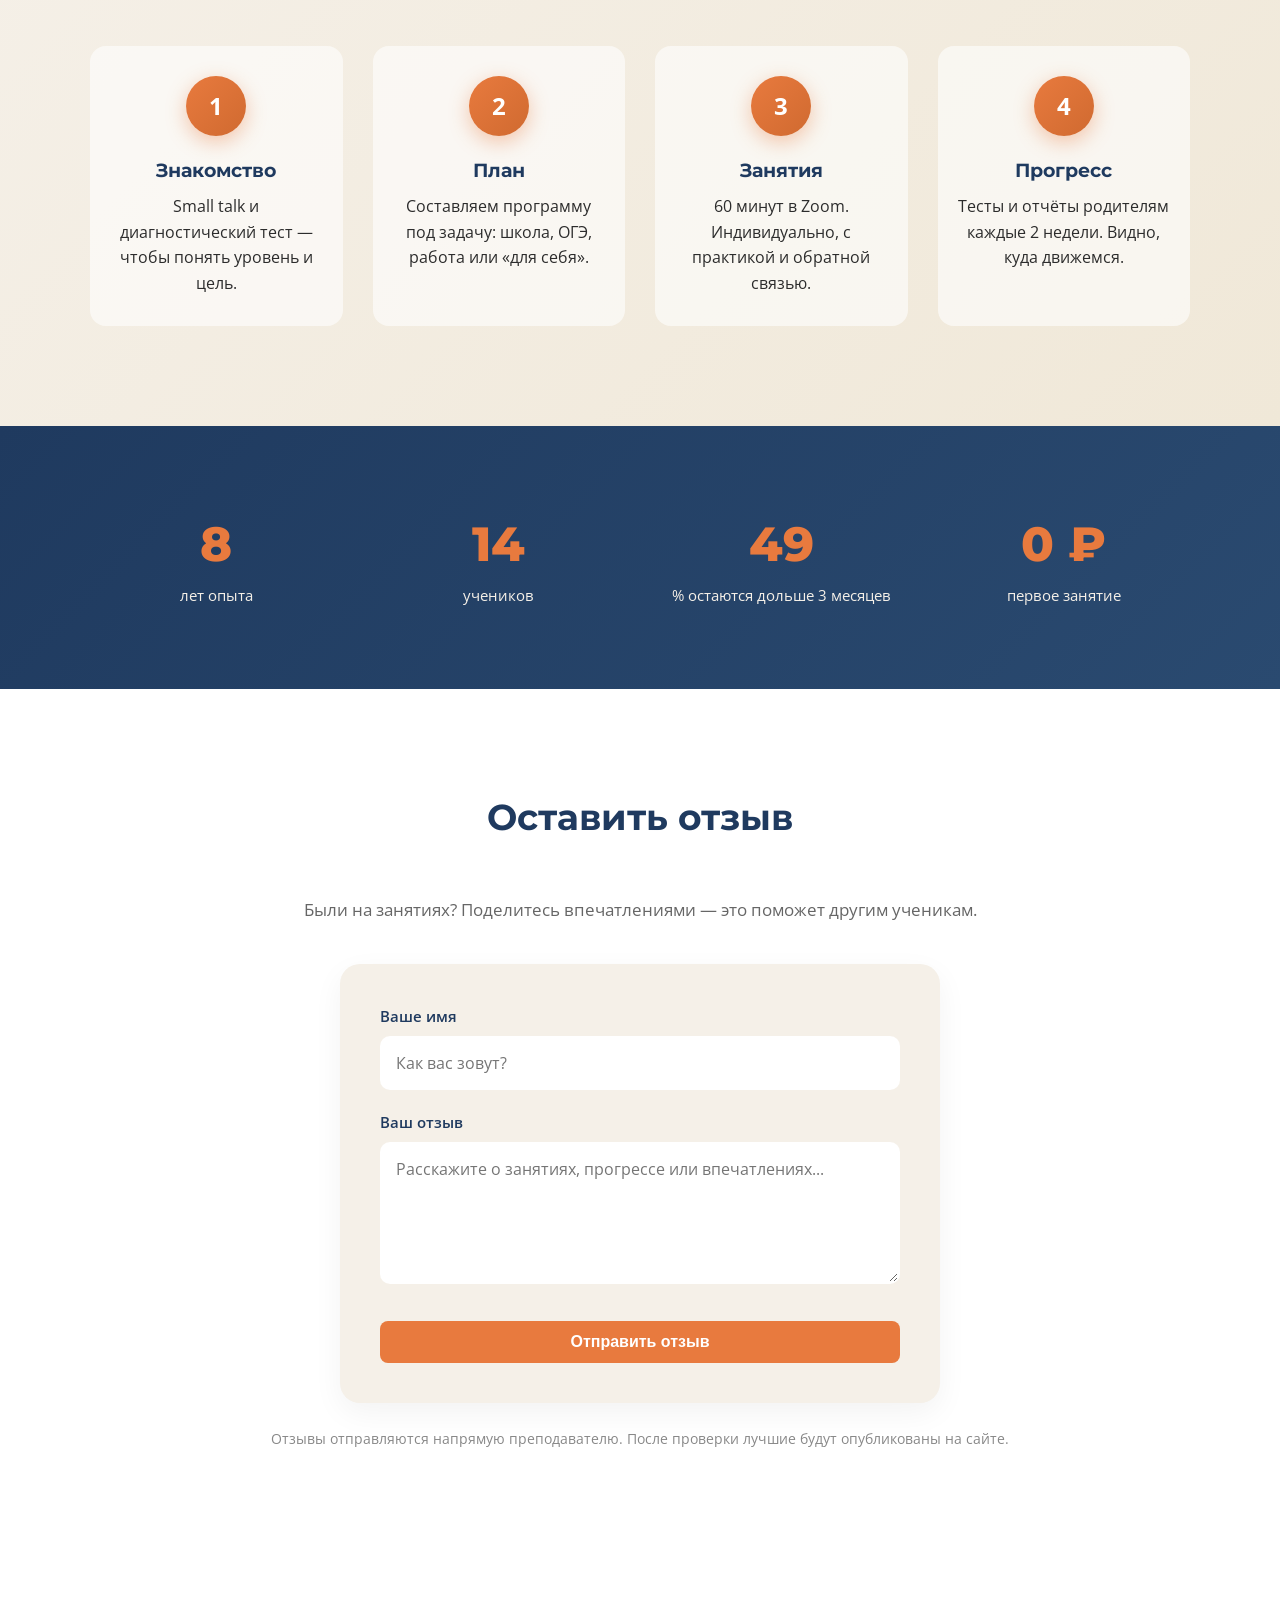
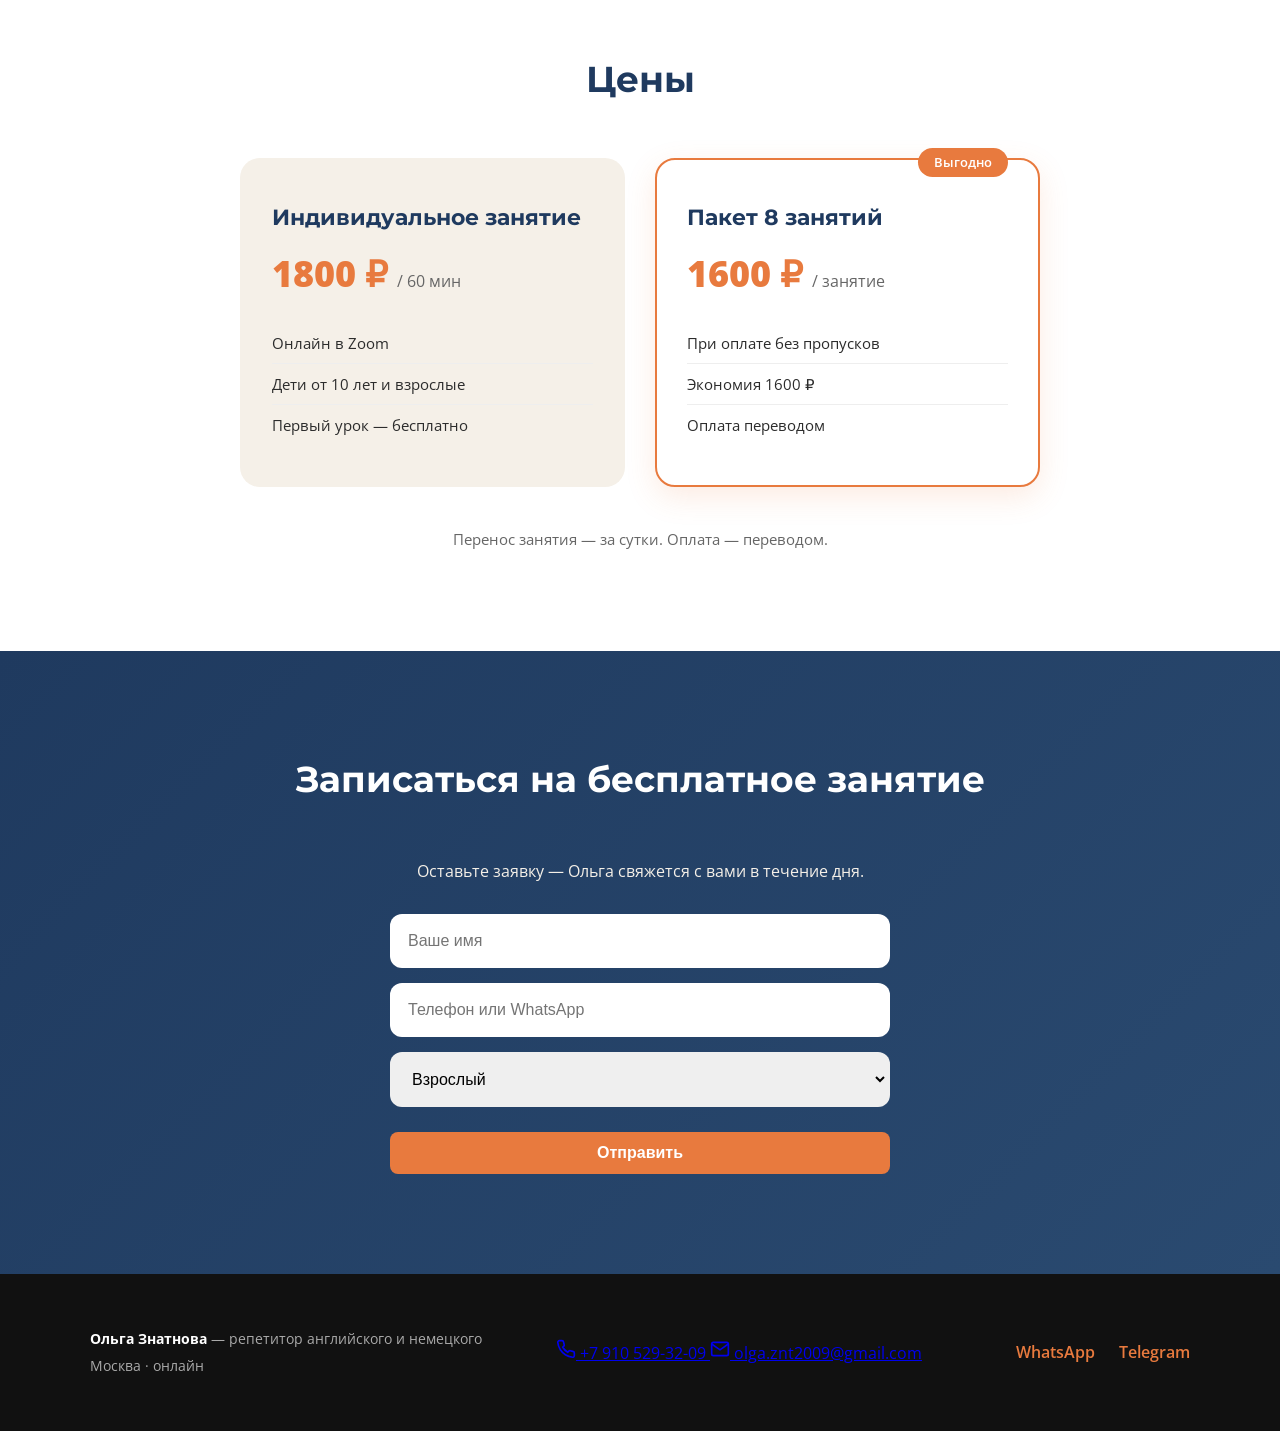
==== commit e5496ece: "Update index.html Замена блока отзывы" ====
--- a/index.html
+++ b/index.html
@@ -15,14 +15,12 @@
         <div class="container header__inner">
             <a href="#" class="logo">Ольга Знатнова <span>English & Deutsch</span></a>
             
-            <!-- Кнопка-бургер (видна только на телефоне) -->
             <button class="burger" id="burger" aria-label="Открыть меню">
                 <span></span>
                 <span></span>
                 <span></span>
             </button>
 
-            <!-- Навигация (на десктопе — в строку, на телефоне — выпадает) -->
             <nav class="nav" id="nav">
                 <a href="#audience" class="nav-link">Кому подойдёт</a>
                 <a href="#how" class="nav-link">Как проходят</a>
@@ -130,16 +128,14 @@
         </div>
     </section>
 
-    <!-- Отзывы (форма для отправки) -->
+    <!-- Отзывы (форма на Formspree) -->
     <section class="reviews" id="reviews">
         <div class="container">
             <h2 class="section-title reveal">Оставить отзыв</h2>
             <p class="reviews__subtitle reveal">Были на занятиях? Поделитесь впечатлениями — это поможет другим ученикам.</p>
             
-            <form class="review-form reveal" action="https://formsubmit.co/olga.znt2009@gmail.com" method="POST">
-                <input type="hidden" name="_subject" value="Новый отзыв с сайта (Ольга Знатнова)">
-                <input type="hidden" name="_captcha" value="false">
-                <input type="hidden" name="_template" value="table">
+            <form class="review-form reveal" action="https://formspree.io/f/xbgoyqpq" method="POST">
+                <!-- Скрытое поле для перенаправления на страницу "Спасибо" -->
                 <input type="hidden" name="_next" value="thanks.html">
                 
                 <div class="form-group">
@@ -196,10 +192,7 @@
             <h2 class="section-title reveal">Записаться на бесплатное занятие</h2>
             <p class="form-subtitle reveal">Оставьте заявку — Ольга свяжется с вами в течение дня.</p>
             
-            <form class="form reveal" action="https://formsubmit.co/olga.znt2009@gmail.com" method="POST">
-                <input type="hidden" name="_subject" value="Новая заявка с сайта (Ольга Знатнова)">
-                <input type="hidden" name="_captcha" value="false">
-                <input type="hidden" name="_template" value="table">
+            <form class="form reveal" action="https://formspree.io/f/xbgoyqpq" method="POST">
                 <input type="hidden" name="_next" value="thanks.html">
                 
                 <input type="text" name="name" placeholder="Ваше имя" required>
@@ -220,12 +213,20 @@
             <div class="footer__info">
                 <p><strong>Ольга Знатнова</strong> — репетитор английского и немецкого</p>
                 <p>Москва · онлайн</p>
-                <p><a href="tel:+79105293209">+7 910 529-32-09</a> · <a href="mailto:olga.znt2009@gmail.com">olga.znt2009@gmail.com</a></p>
+            </div>
+            <div class="footer__contacts">
+                <a href="tel:+79105293209" class="footer-contact-link">
+                    <svg viewBox="0 0 24 24" width="20" height="20" fill="none" stroke="currentColor" stroke-width="2"><path d="M22 16.92v3a2 2 0 0 1-2.18 2 19.79 19.79 0 0 1-8.63-3.07 19.5 19.5 0 0 1-6-6 19.79 19.79 0 0 1-3.07-8.67A2 2 0 0 1 4.11 2h3a2 2 0 0 1 2 1.72 12.84 12.84 0 0 0 .7 2.81 2 2 0 0 1-.45 2.11L8.09 9.91a16 16 0 0 0 6 6l1.27-1.27a2 2 0 0 1 2.11-.45 12.84 12.84 0 0 0 2.81.7A2 2 0 0 1 22 16.92z"/></svg>
+                    +7 910 529-32-09
+                </a>
+                <a href="mailto:olga.znt2009@gmail.com" class="footer-contact-link">
+                    <svg viewBox="0 0 24 24" width="20" height="20" fill="none" stroke="currentColor" stroke-width="2"><path d="M4 4h16c1.1 0 2 .9 2 2v12c0 1.1-.9 2-2 2H4c-1.1 0-2-.9-2-2V6c0-1.1.9-2 2-2z"/><polyline points="22,6 12,13 2,6"/></svg>
+                    olga.znt2009@gmail.com
+                </a>
             </div>
             <div class="footer__links">
                 <a href="https://wa.me/79105293209" target="_blank">WhatsApp</a>
                 <a href="https://t.me/+79105293209" target="_blank">Telegram</a>
-                <a href="mailto:olga.znt2009@gmail.com">Email</a>
             </div>
         </div>
     </footer>
--- a/css/style.css
+++ b/css/style.css
@@ -35,6 +35,7 @@
     font-size: 16px;
     position: relative;
     overflow: hidden;
+    text-align: center;
 }
 .btn--primary {
     background: #E87A3E;
@@ -84,12 +85,19 @@
     font-size: 20px;
     font-weight: 700;
     text-decoration: none;
+    z-index: 101;
 }
 .logo span {
     font-size: 14px;
     font-weight: 400;
     color: #F5F0E8;
     display: block;
+}
+
+/* Навигация (десктоп) */
+.nav {
+    display: flex;
+    align-items: center;
 }
 .nav a {
     color: #F5F0E8;
@@ -112,6 +120,43 @@
 .nav a:hover { color: #E87A3E; }
 .nav a:hover::after { width: 100%; }
 
+/* Кнопка в шапке */
+.btn--header {
+    padding: 10px 20px;
+    font-size: 15px;
+    white-space: nowrap;
+    margin-left: 10px;
+}
+.btn--header::after { display: none; }
+
+/* Бургер-меню (скрыт на десктопе) */
+.burger {
+    display: none;
+    background: none;
+    border: none;
+    cursor: pointer;
+    padding: 10px;
+    z-index: 101;
+}
+.burger span {
+    display: block;
+    width: 25px;
+    height: 3px;
+    background: #F5F0E8;
+    margin: 5px 0;
+    transition: 0.3s;
+    border-radius: 2px;
+}
+.burger.active span:nth-child(1) {
+    transform: rotate(45deg) translate(5px, 5px);
+}
+.burger.active span:nth-child(2) {
+    opacity: 0;
+}
+.burger.active span:nth-child(3) {
+    transform: rotate(-45deg) translate(7px, -6px);
+}
+
 /* Первый экран */
 .hero {
     background: linear-gradient(135deg, #F5F0E8 0%, #e8e0d0 100%);
@@ -149,28 +194,18 @@
     margin-bottom: 30px;
     color: #444;
 }
-.hero__img { flex: 1; }
+.hero__img { flex: 1; display: flex; justify-content: center; align-items: center; }
 
 /* Стили для фото Ольги */
-.hero__img {
-    flex: 1;
-    display: flex;
-    justify-content: center;
-    align-items: center;
-}
-
 .hero__photo {
     max-width: 100%;
-    max-height: 500px; /* Ограничиваем высоту, чтобы не было гигантским */
+    max-height: 500px;
     width: auto;
     height: auto;
-    object-fit: contain; /* Показываем фото целиком, без обрезки */
+    object-fit: contain;
     border-radius: 20px;
     box-shadow: 0 20px 40px rgba(0,0,0,0.15);
     transition: transform 0.3s ease;
-}
-.hero__photo:hover {
-    transform: scale(1.02);
 }
 .hero__photo:hover {
     transform: scale(1.02);
@@ -280,6 +315,62 @@
 .result__label {
     font-size: 15px;
     color: #F5F0E8;
+}
+
+/* Отзывы (форма) */
+.reviews {
+    padding: 100px 0;
+    background: #fff;
+}
+.reviews__subtitle {
+    text-align: center;
+    color: #666;
+    margin-bottom: 40px;
+    font-size: 17px;
+}
+.review-form {
+    max-width: 600px;
+    margin: 0 auto;
+    background: #F5F0E8;
+    padding: 40px;
+    border-radius: 20px;
+    box-shadow: 0 10px 30px rgba(0,0,0,0.05);
+}
+.form-group {
+    margin-bottom: 20px;
+}
+.form-group label {
+    display: block;
+    margin-bottom: 8px;
+    font-weight: 600;
+    color: #1F3A5F;
+    font-size: 15px;
+}
+.review-form input,
+.review-form textarea {
+    width: 100%;
+    padding: 14px;
+    border-radius: 10px;
+    border: 2px solid transparent;
+    font-size: 16px;
+    font-family: 'Open Sans', sans-serif;
+    transition: border-color 0.3s;
+    resize: vertical;
+}
+.review-form input:focus,
+.review-form textarea:focus {
+    outline: none;
+    border-color: #E87A3E;
+}
+.review-form button {
+    width: 100%;
+    margin-top: 10px;
+}
+.reviews__note {
+    text-align: center;
+    color: #888;
+    font-size: 14px;
+    margin-top: 25px;
 }
 
 /* Цены */
@@ -349,7 +440,7 @@
     font-size: 15px;
 }
 
-/* Форма */
+/* Форма записи */
 .form-section {
     background: linear-gradient(135deg, #1F3A5F 0%, #2a4a70 100%);
     padding: 100px 0;
@@ -458,67 +549,77 @@
 
 /* Адаптив */
 @media (max-width: 768px) {
-    .hero__inner { flex-direction: column; text-align: center; }
-    .hero__text h1 { font-size: 32px; }
-    .nav { display: none; }
-    .footer__inner { flex-direction: column; text-align: center; }
-    .footer__links a { margin: 0 10px; }
-    .floating-contacts { bottom: 20px; right: 20px; gap: 10px; }
-    .float-btn { width: 50px; height: 50px; }
-    .float-btn svg { width: 20px; height: 20px; }
-}
-/* Отзывы (форма) */
-.reviews {
-    padding: 100px 0;
-    background: #fff;
-}
-.reviews__subtitle {
-    text-align: center;
-    color: #666;
-    margin-bottom: 40px;
-    font-size: 17px;
-}
-.review-form {
-    max-width: 600px;
-    margin: 0 auto;
-    background: #F5F0E8;
-    padding: 40px;
-    border-radius: 20px;
-    box-shadow: 0 10px 30px rgba(0,0,0,0.05);
-}
-.form-group {
-    margin-bottom: 20px;
-}
-.form-group label {
-    display: block;
-    margin-bottom: 8px;
-    font-weight: 600;
-    color: #1F3A5F;
-    font-size: 15px;
-}
-.review-form input,
-.review-form textarea {
-    width: 100%;
-    padding: 14px;
-    border-radius: 10px;
-    border: 2px solid transparent;
-    font-size: 16px;
-    font-family: 'Open Sans', sans-serif;
-    transition: border-color 0.3s;
-    resize: vertical;
-}
-.review-form input:focus,
-.review-form textarea:focus {
-    outline: none;
-    border-color: #E87A3E;
-}
-.review-form button {
-    width: 100%;
-    margin-top: 10px;
-}
-.reviews__note {
-    text-align: center;
-    color: #888;
-    font-size: 14px;
-    margin-top: 25px;
-}+    .header__inner {
+        justify-content: space-between;
+        flex-wrap: nowrap;
+    }
+    .logo {
+        font-size: 16px;
+        z-index: 101;
+    }
+    .logo span {
+        font-size: 12px;
+    }
+    
+    .burger {
+        display: block;
+        z-index: 101;
+    }
+    
+    .nav {
+        position: fixed;
+        top: 0;
+        right: -100%;
+        width: 70%;
+        max-width: 300px;
+        height: 100vh;
+        background: #1F3A5F;
+        flex-direction: column;
+        justify-content: center;
+        align-items: center;
+        gap: 25px;
+        transition: right 0.4s ease;
+        z-index: 100;
+        box-shadow: -5px 0 20px rgba(0,0,0,0.2);
+    }
+    .nav.active {
+        right: 0;
+    }
+    .nav a {
+        font-size: 18px;
+        margin: 0;
+    }
+    .btn--header {
+        padding: 12px 24px;
+        font-size: 16px;
+        margin-left: 0;
+    }
+    
+    .hero__inner {
+        flex-direction: column;
+        text-align: center;
+    }
+    .hero__text h1 {
+        font-size: 30px;
+    }
+    .footer__inner {
+        flex-direction: column;
+        text-align: center;
+    }
+    .footer__links a {
+        margin: 0 10px;
+    }
+    .floating-contacts {
+        bottom: 20px;
+        right: 20px;
+        gap: 10px;
+    }
+    .float-btn {
+        width: 50px;
+        height: 50px;
+    }
+    .float-btn svg {
+        width: 20px;
+        height: 20px;
+    }
+}
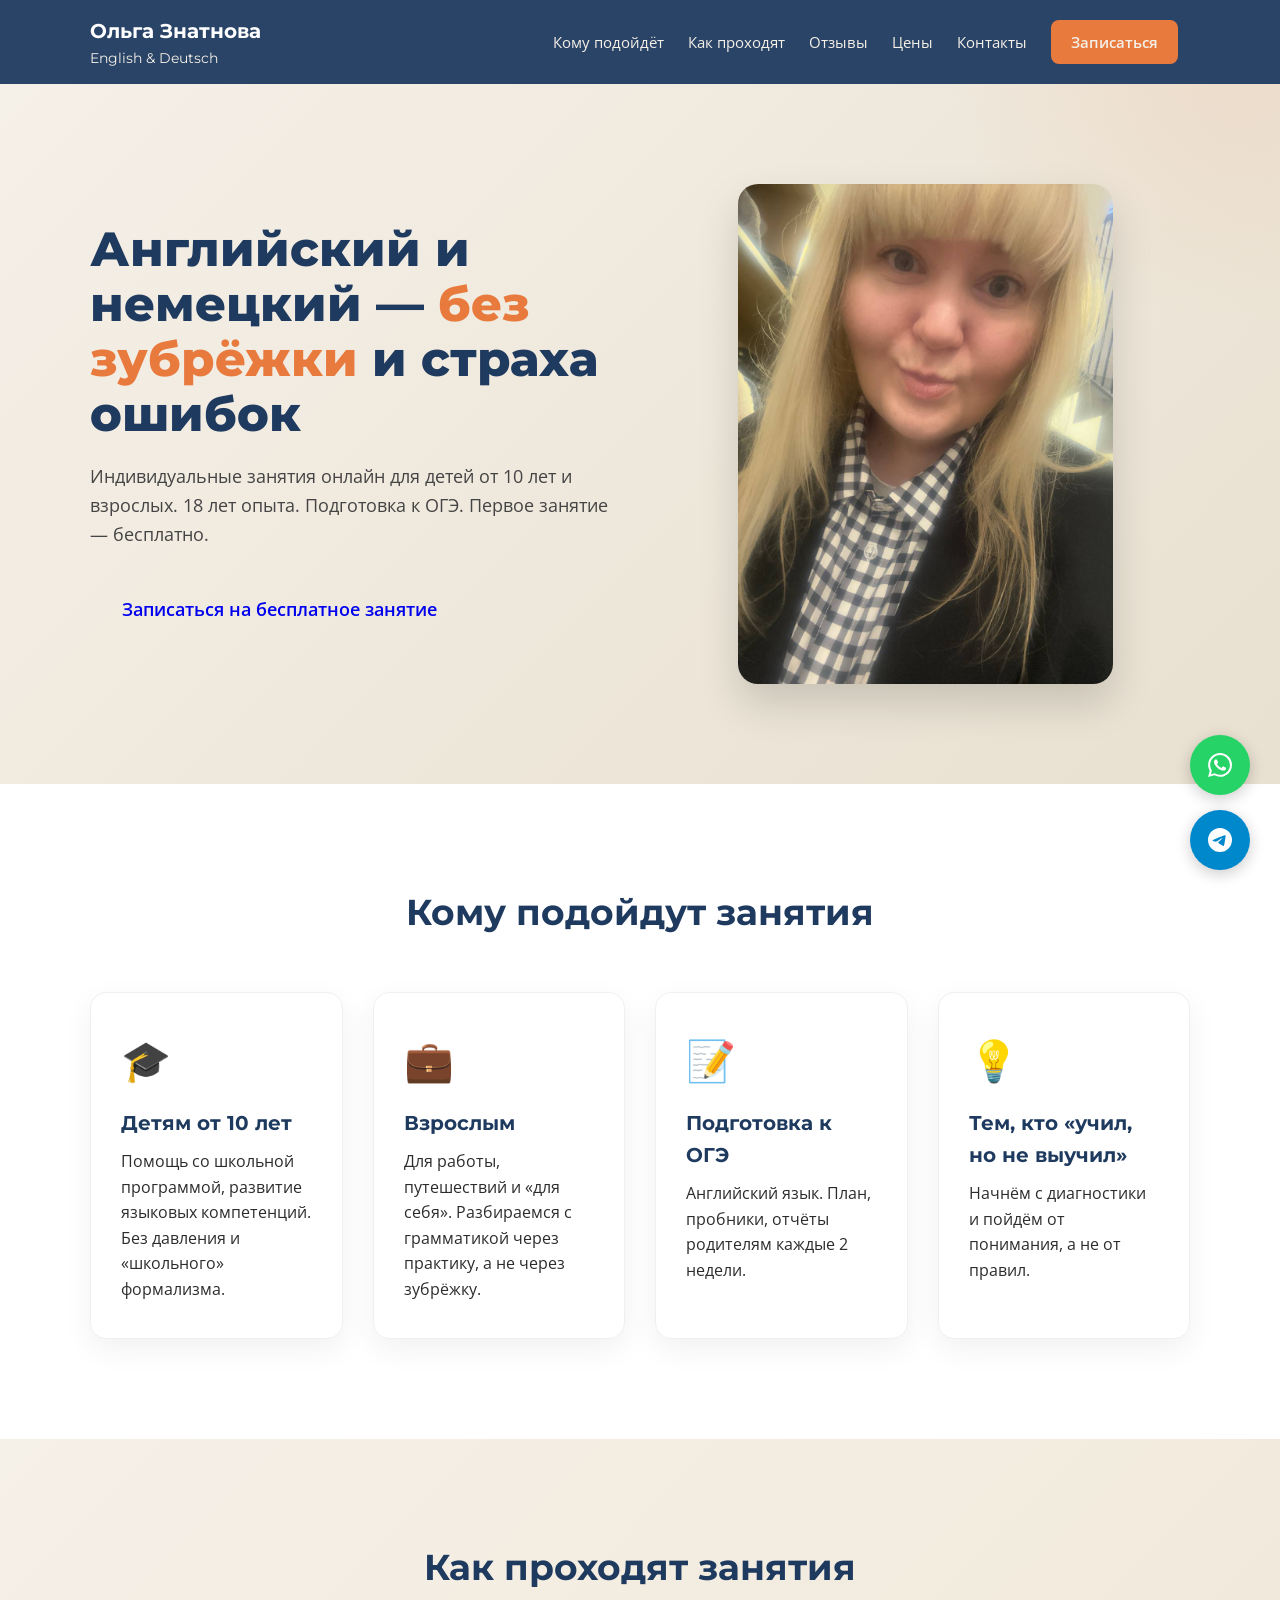
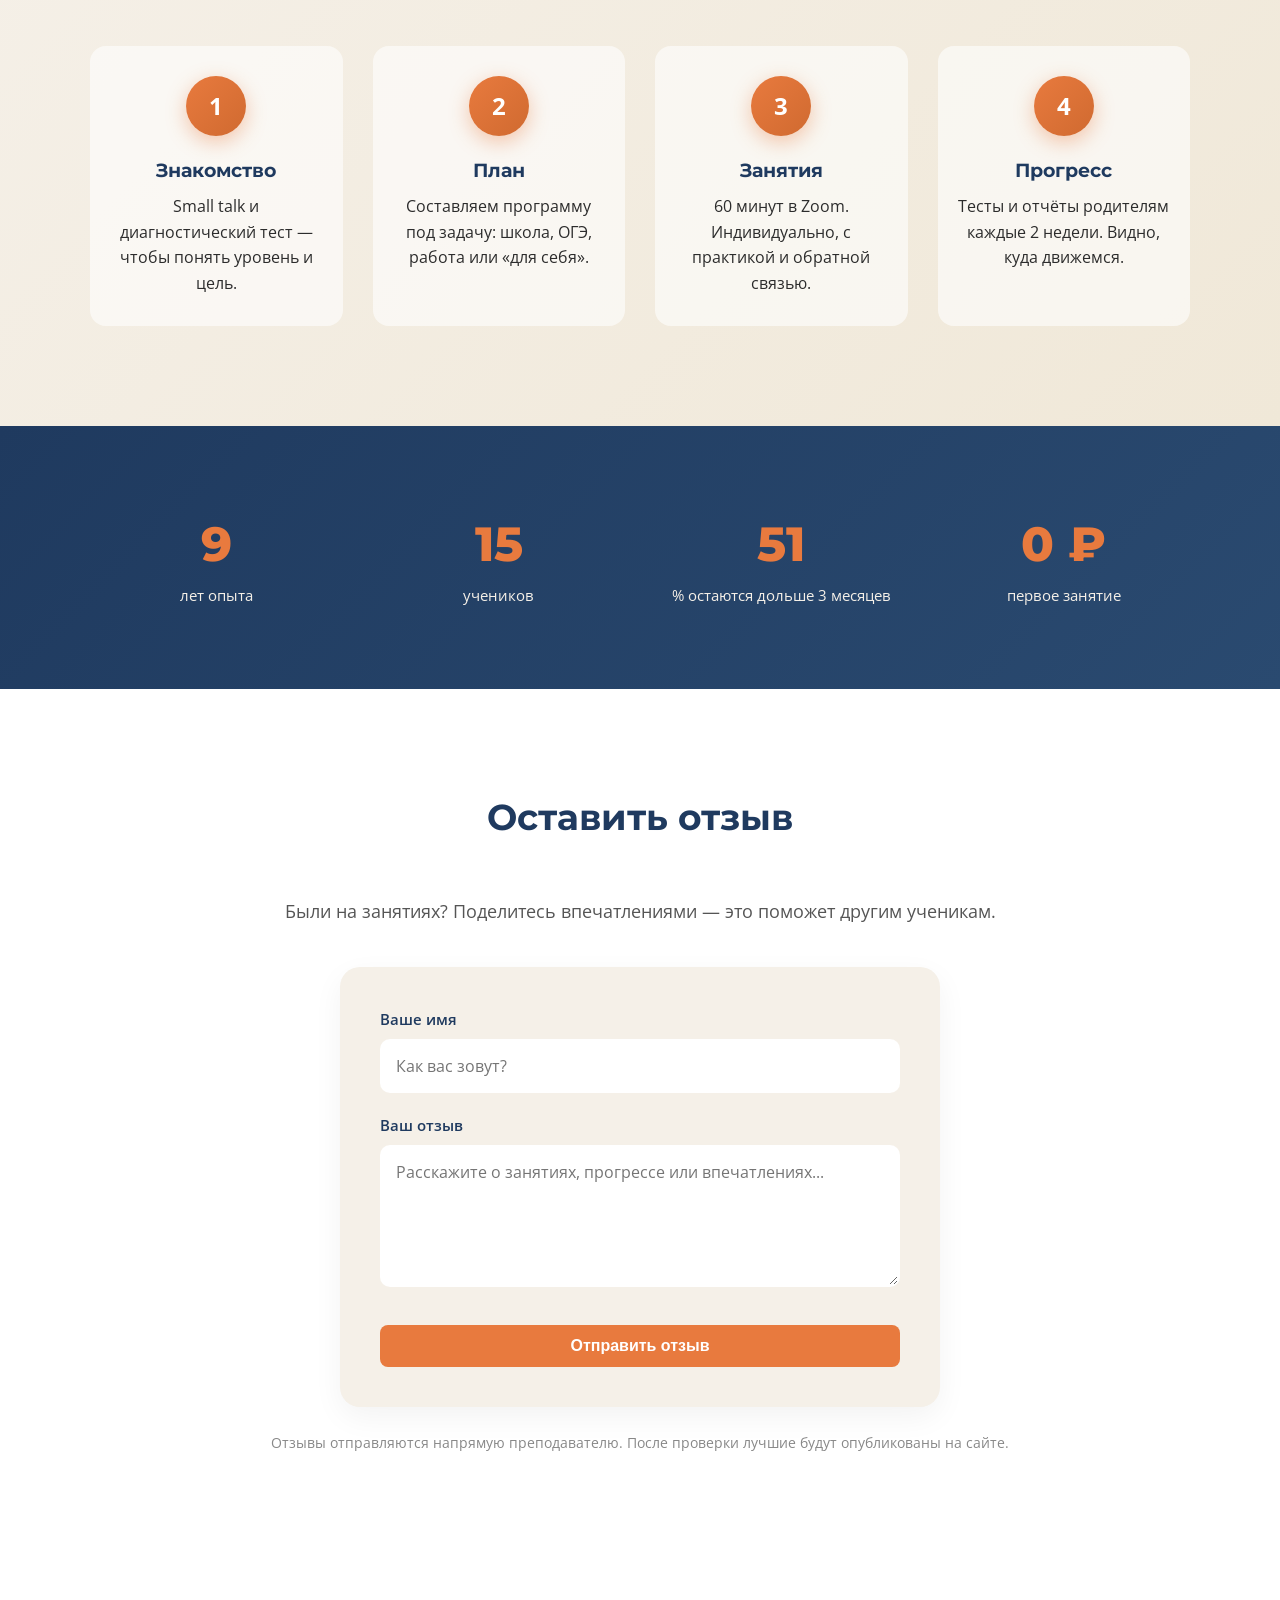
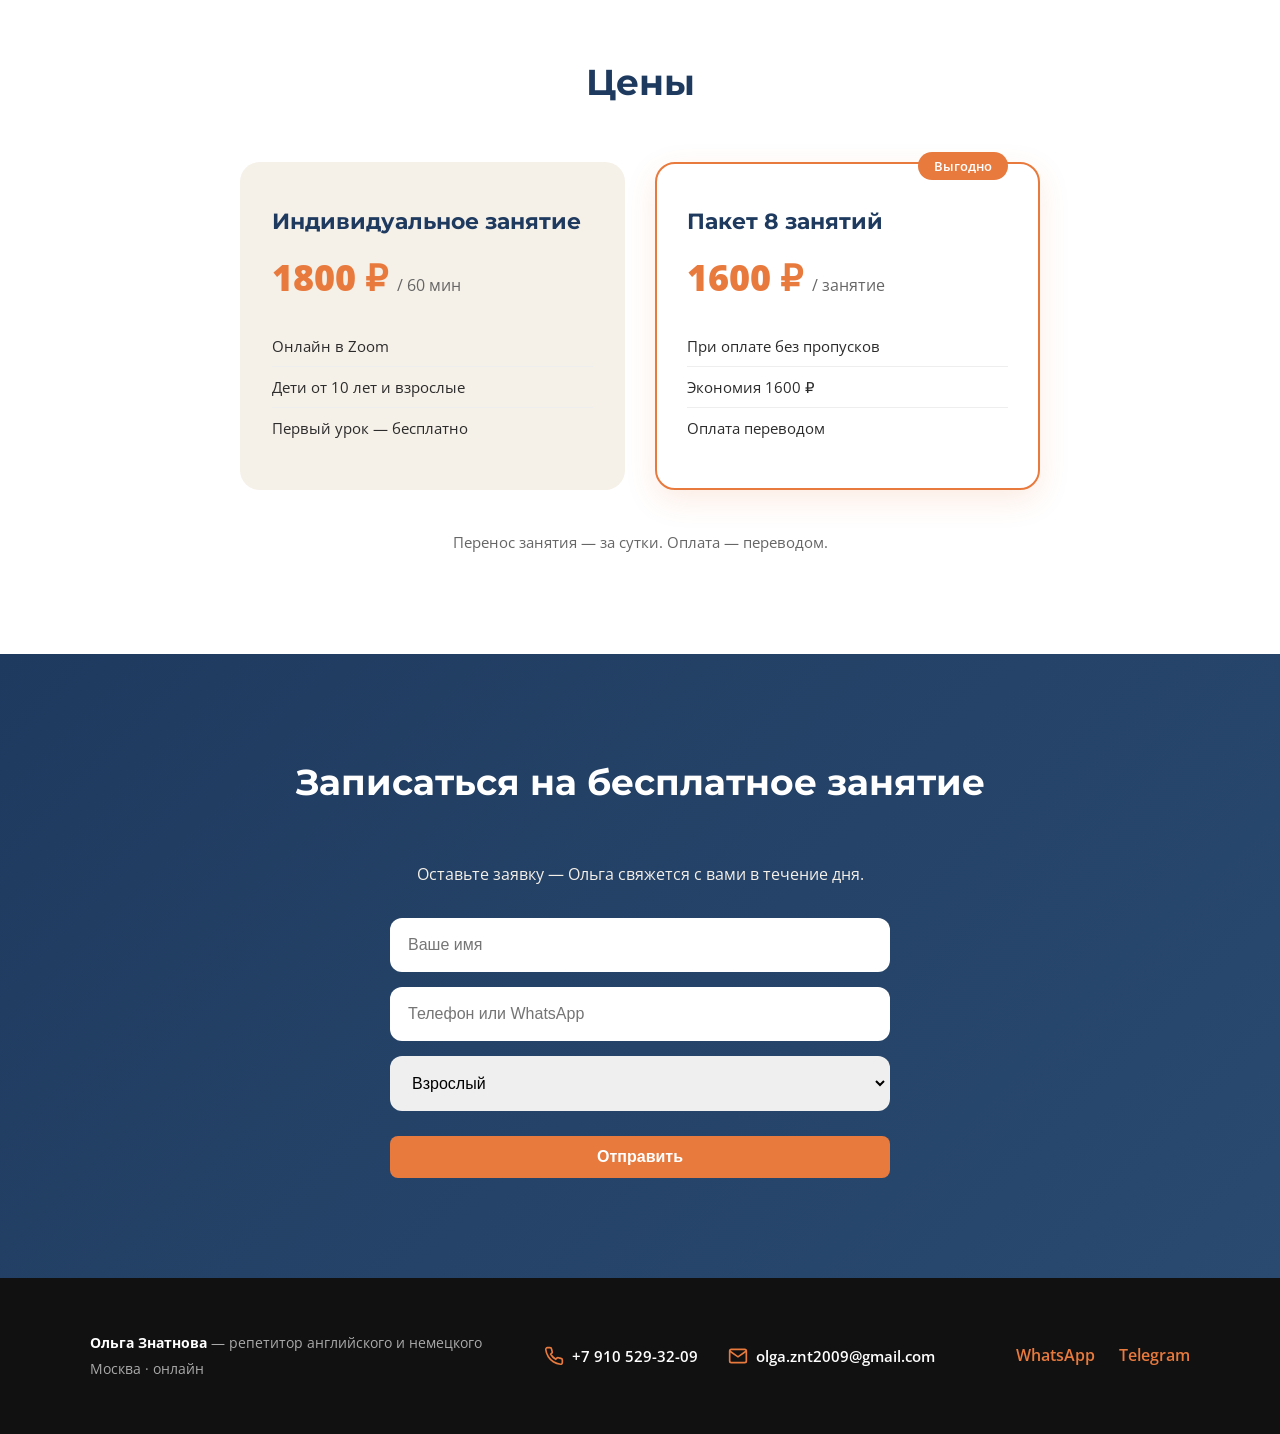
==== commit e0eb8d60: "Update index.html Правка для отзывов и записи" ====
--- a/index.html
+++ b/index.html
@@ -135,7 +135,8 @@
             <p class="reviews__subtitle reveal">Были на занятиях? Поделитесь впечатлениями — это поможет другим ученикам.</p>
             
             <form class="review-form reveal" action="https://formspree.io/f/xbgoyqpq" method="POST">
-                <!-- Скрытое поле для перенаправления на страницу "Спасибо" -->
+                <!-- Уникальная тема для отзыва -->
+                <input type="hidden" name="_subject" value="Новый отзыв с сайта">
                 <input type="hidden" name="_next" value="thanks.html">
                 
                 <div class="form-group">
@@ -193,6 +194,8 @@
             <p class="form-subtitle reveal">Оставьте заявку — Ольга свяжется с вами в течение дня.</p>
             
             <form class="form reveal" action="https://formspree.io/f/xbgoyqpq" method="POST">
+                <!-- Уникальная тема для заявки -->
+                <input type="hidden" name="_subject" value="Новая заявка на занятие">
                 <input type="hidden" name="_next" value="thanks.html">
                 
                 <input type="text" name="name" placeholder="Ваше имя" required>
--- a/css/style.css
+++ b/css/style.css
@@ -321,12 +321,14 @@
 .reviews {
     padding: 100px 0;
     background: #fff;
+    text-align: center;
 }
 .reviews__subtitle {
-    text-align: center;
-    color: #666;
-    margin-bottom: 40px;
-    font-size: 17px;
+    color: #555;
+    font-size: 18px;
+    line-height: 1.7;
+    max-width: 800px;
+    margin: 0 auto 40px;
 }
 .review-form {
     max-width: 600px;
@@ -335,6 +337,7 @@
     padding: 40px;
     border-radius: 20px;
     box-shadow: 0 10px 30px rgba(0,0,0,0.05);
+    text-align: left;
 }
 .form-group {
     margin-bottom: 20px;
@@ -489,7 +492,28 @@
 }
 .footer__info p { margin: 4px 0; font-size: 14px; }
 .footer__info strong { color: #fff; }
-.footer__info a { color: #E87A3E; text-decoration: none; }
+.footer__contacts {
+    display: flex;
+    gap: 30px;
+    flex-wrap: wrap;
+    justify-content: center;
+}
+.footer-contact-link {
+    display: inline-flex;
+    align-items: center;
+    gap: 8px;
+    color: #fff;
+    text-decoration: none;
+    font-weight: 600;
+    font-size: 15px;
+    transition: color 0.3s;
+}
+.footer-contact-link:hover {
+    color: #E87A3E;
+}
+.footer-contact-link svg {
+    stroke: #E87A3E;
+}
 .footer__links a {
     color: #E87A3E;
     text-decoration: none;
@@ -547,8 +571,20 @@
     transform: translateY(0);
 }
 
-/* Адаптив */
+/* ========================================= */
+/* АДАПТИВ ДЛЯ ТЕЛЕФОНОВ */
+/* ========================================= */
 @media (max-width: 768px) {
+    /* Общие настройки */
+    .container {
+        padding: 0 15px;
+    }
+    .section-title {
+        font-size: 28px;
+        margin-bottom: 30px;
+    }
+
+    /* Шапка и бургер */
     .header__inner {
         justify-content: space-between;
         flex-wrap: nowrap;
@@ -560,12 +596,12 @@
     .logo span {
         font-size: 12px;
     }
-    
     .burger {
         display: block;
         z-index: 101;
     }
     
+    /* Меню */
     .nav {
         position: fixed;
         top: 0;
@@ -581,6 +617,7 @@
         transition: right 0.4s ease;
         z-index: 100;
         box-shadow: -5px 0 20px rgba(0,0,0,0.2);
+        display: flex; /* Принудительно flex для мобильного */
     }
     .nav.active {
         right: 0;
@@ -594,24 +631,69 @@
         font-size: 16px;
         margin-left: 0;
     }
-    
+
+    /* Первый экран */
+    .hero {
+        padding: 50px 0;
+    }
     .hero__inner {
         flex-direction: column;
         text-align: center;
+        gap: 30px;
     }
     .hero__text h1 {
-        font-size: 30px;
-    }
+        font-size: 28px;
+        line-height: 1.2;
+    }
+    .hero__subtitle {
+        font-size: 16px;
+    }
+    .hero__photo {
+        max-height: 350px;
+        width: auto;
+    }
+
+    /* Карточки, шаги, цены */
+    .cards, .steps, .results__grid, .price-cards {
+        grid-template-columns: 1fr;
+        gap: 20px;
+    }
+    .card, .step, .price-card {
+        padding: 25px 20px;
+    }
+    .step__num {
+        width: 50px;
+        height: 50px;
+        font-size: 20px;
+    }
+
+    /* Формы */
+    .review-form {
+        padding: 25px 20px;
+    }
+    .review-form input,
+    .review-form textarea {
+        font-size: 16px;
+    }
+
+    /* Подвал */
     .footer__inner {
         flex-direction: column;
         text-align: center;
+        gap: 15px;
+    }
+    .footer__contacts {
+        flex-direction: column;
+        gap: 15px;
     }
     .footer__links a {
         margin: 0 10px;
     }
+
+    /* Плавающие кнопки */
     .floating-contacts {
-        bottom: 20px;
-        right: 20px;
+        bottom: 15px;
+        right: 15px;
         gap: 10px;
     }
     .float-btn {
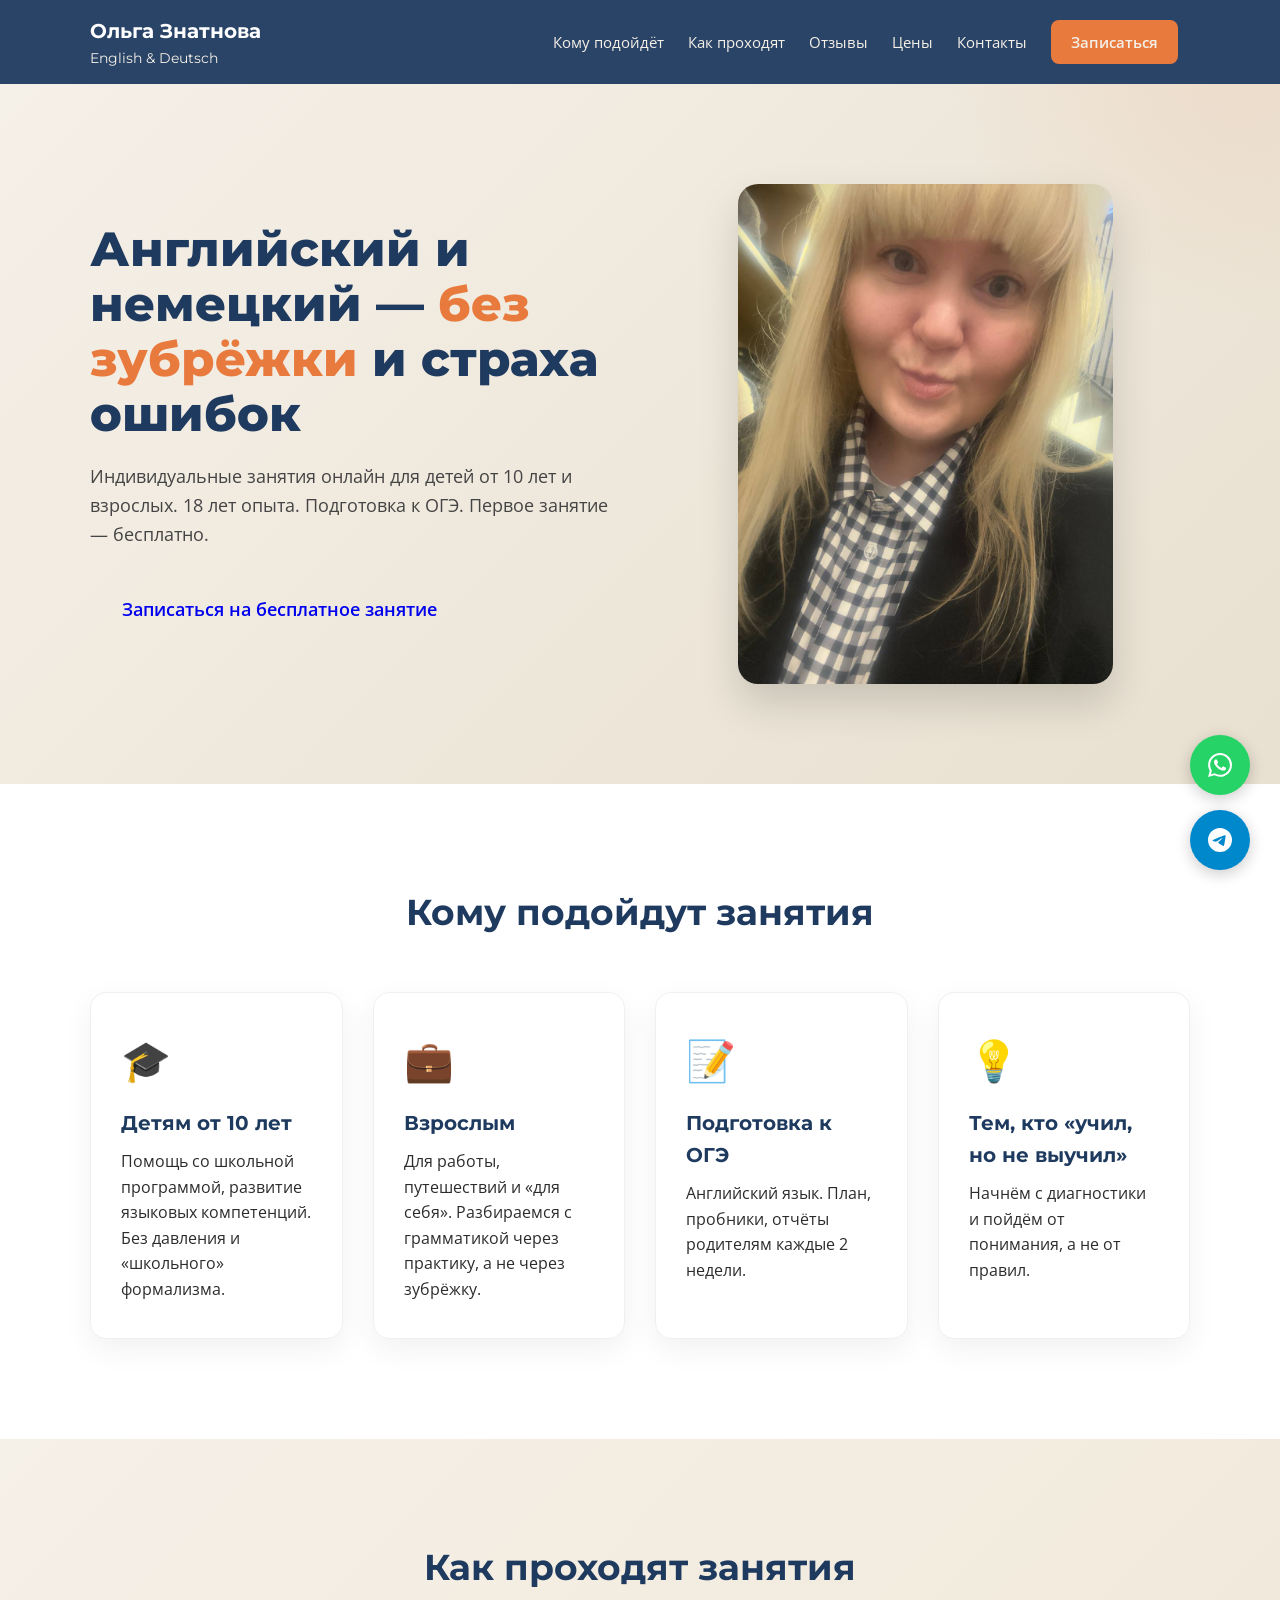
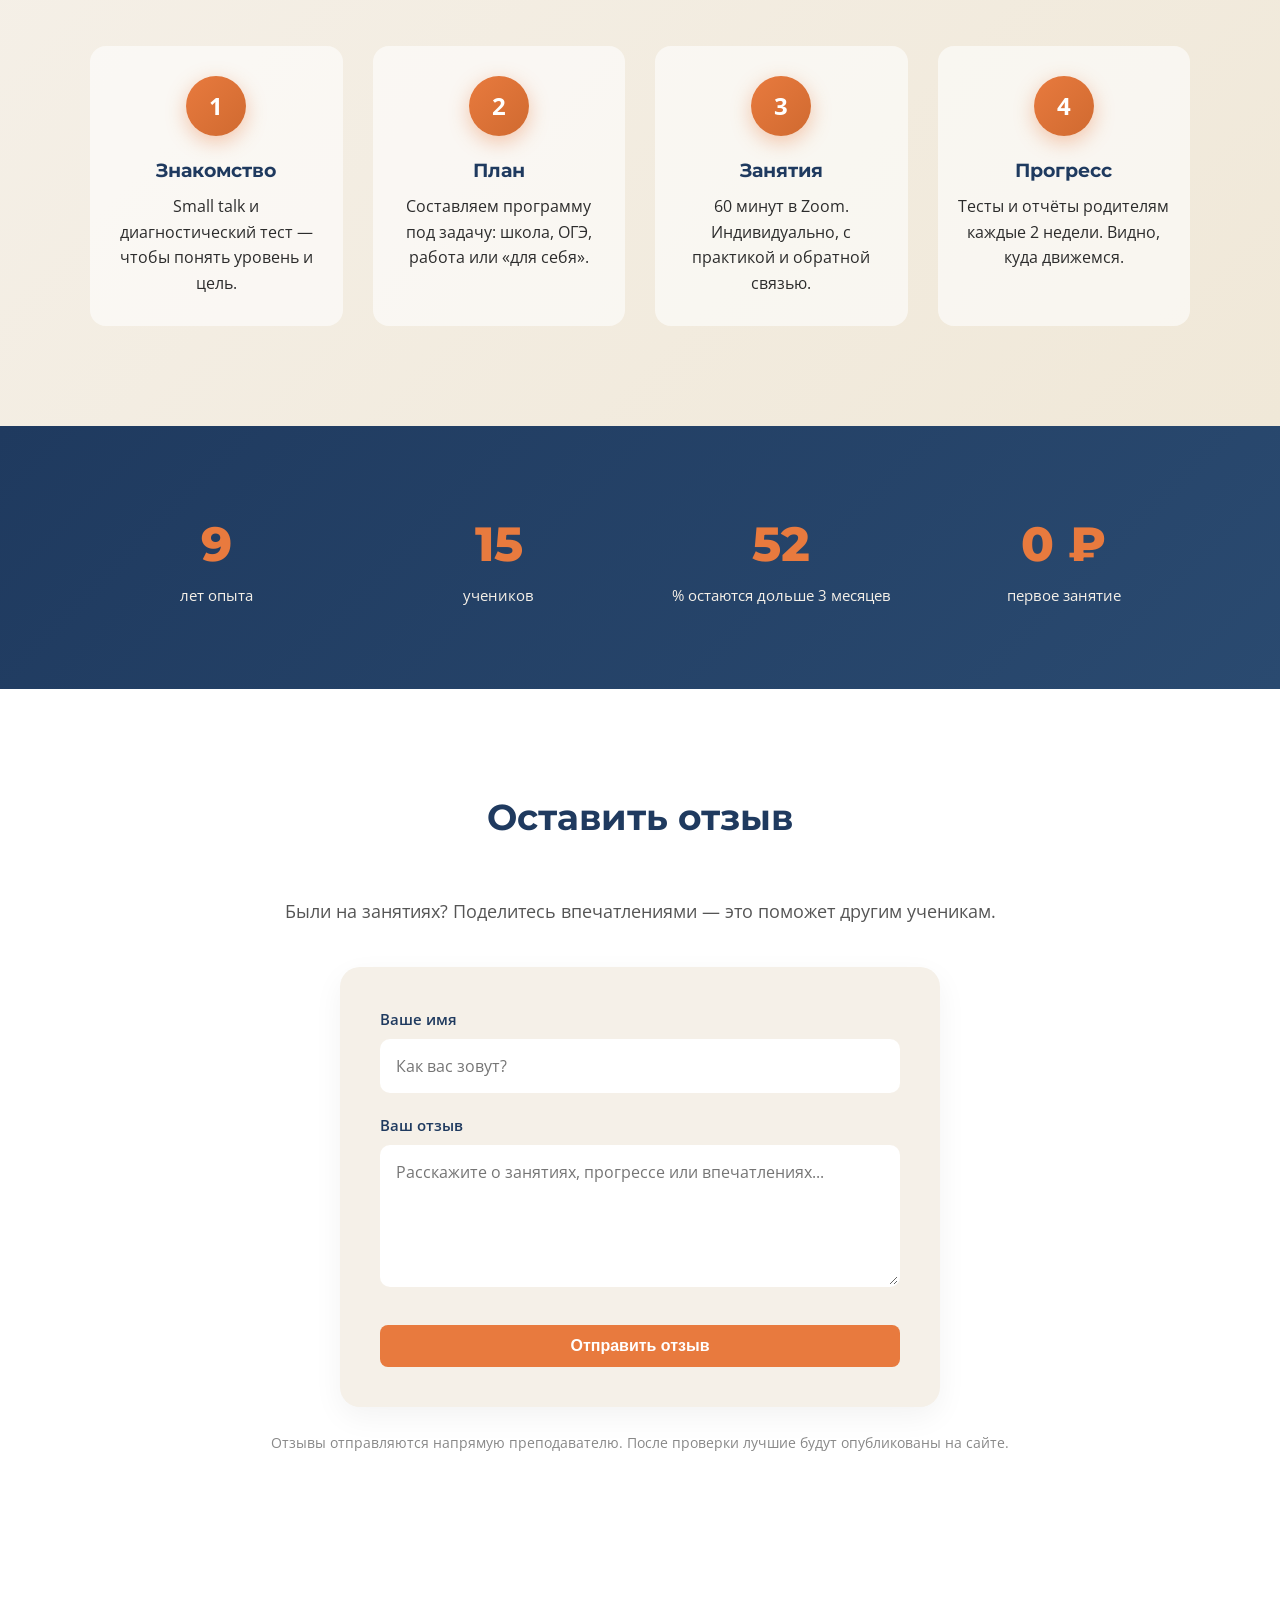
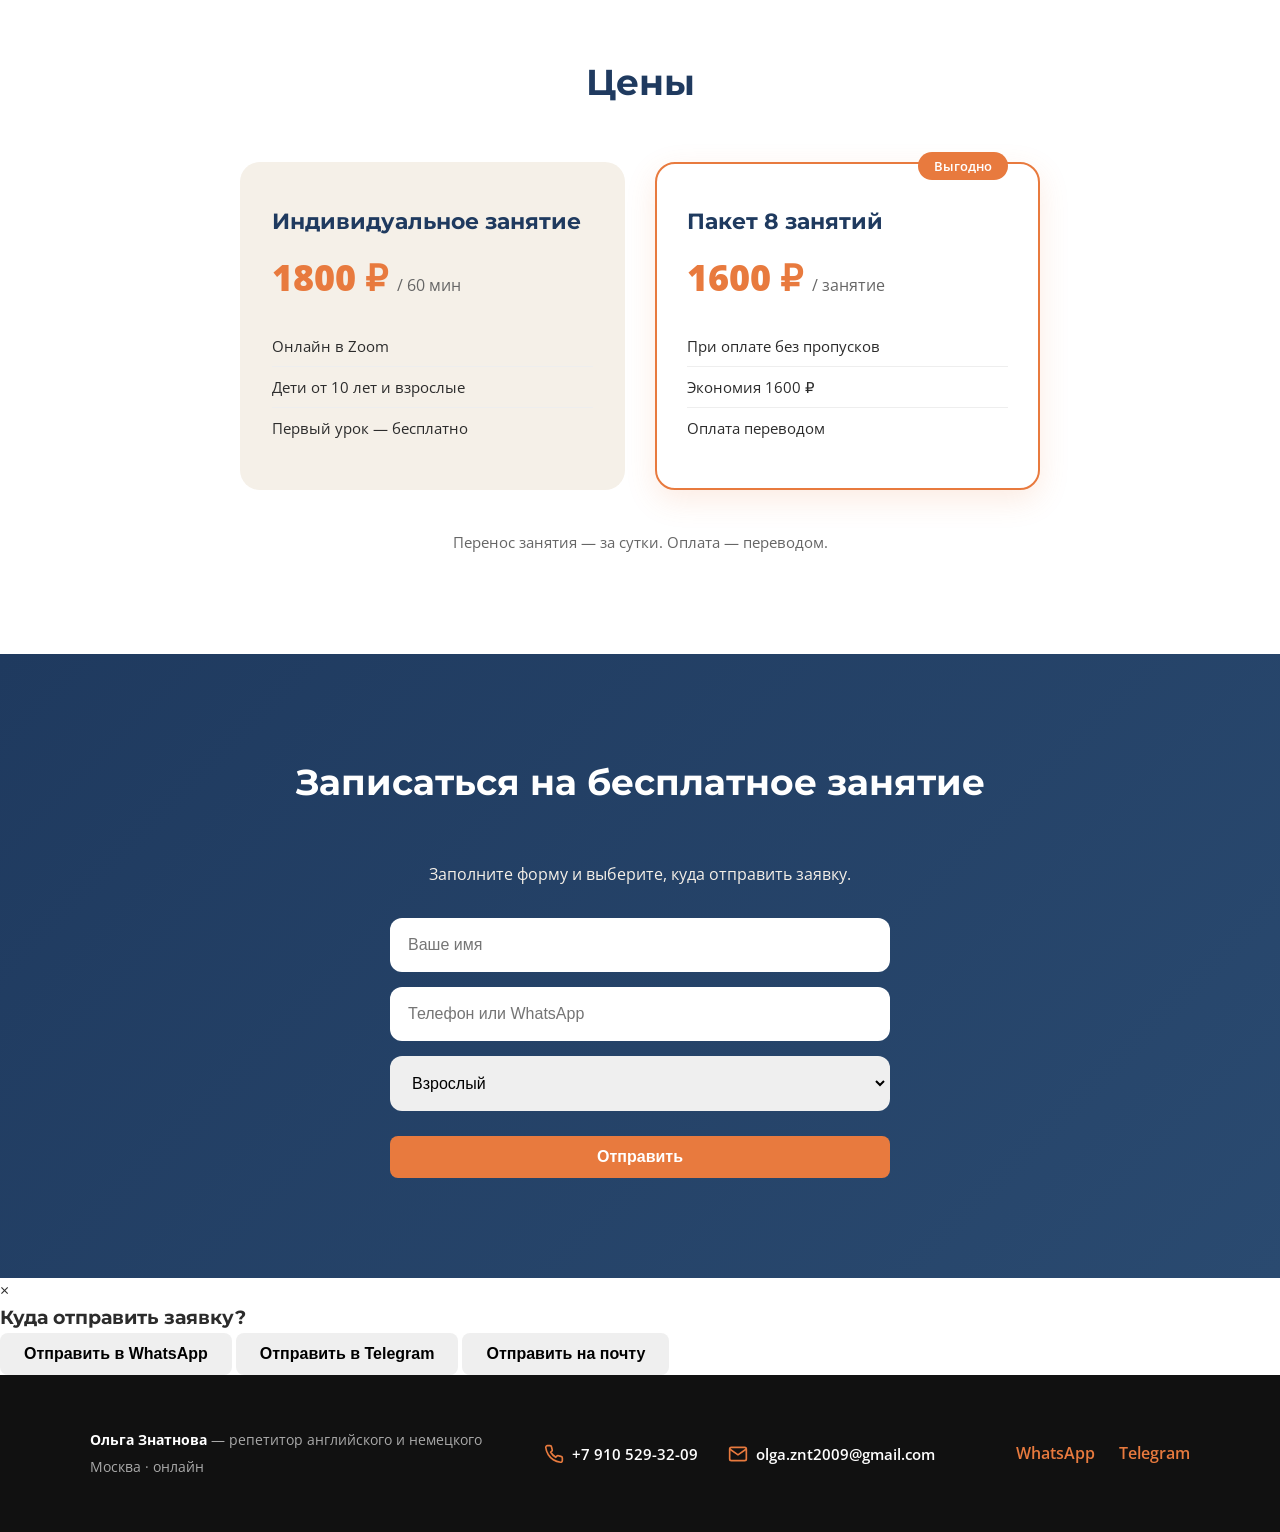
==== commit 81e0899a: "Update index.html Заявка на запись" ====
--- a/index.html
+++ b/index.html
@@ -135,7 +135,6 @@
             <p class="reviews__subtitle reveal">Были на занятиях? Поделитесь впечатлениями — это поможет другим ученикам.</p>
             
             <form class="review-form reveal" action="https://formspree.io/f/xbgoyqpq" method="POST">
-                <!-- Уникальная тема для отзыва -->
                 <input type="hidden" name="_subject" value="Новый отзыв с сайта">
                 <input type="hidden" name="_next" value="thanks.html">
                 
@@ -191,24 +190,33 @@
     <section class="form-section" id="form">
         <div class="container">
             <h2 class="section-title reveal">Записаться на бесплатное занятие</h2>
-            <p class="form-subtitle reveal">Оставьте заявку — Ольга свяжется с вами в течение дня.</p>
+            <p class="form-subtitle reveal">Заполните форму и выберите, куда отправить заявку.</p>
             
-            <form class="form reveal" action="https://formspree.io/f/xbgoyqpq" method="POST">
-                <!-- Уникальная тема для заявки -->
-                <input type="hidden" name="_subject" value="Новая заявка на занятие">
-                <input type="hidden" name="_next" value="thanks.html">
-                
-                <input type="text" name="name" placeholder="Ваше имя" required>
-                <input type="tel" name="phone" placeholder="Телефон или WhatsApp" required>
-                <select name="interest">
-                    <option value="adult">Взрослый</option>
-                    <option value="kid">Ребёнок</option>
-                    <option value="oge">Подготовка к ОГЭ</option>
+            <form class="form reveal" id="bookingForm">
+                <input type="text" name="name" id="booking-name" placeholder="Ваше имя" required>
+                <input type="tel" name="phone" id="booking-phone" placeholder="Телефон или WhatsApp" required>
+                <select name="interest" id="booking-interest">
+                    <option value="Взрослый">Взрослый</option>
+                    <option value="Ребёнок">Ребёнок</option>
+                    <option value="Подготовка к ОГЭ">Подготовка к ОГЭ</option>
                 </select>
                 <button type="submit" class="btn btn--primary btn--pulse">Отправить</button>
             </form>
         </div>
     </section>
+
+    <!-- Модальное окно выбора способа отправки -->
+    <div class="modal" id="sendModal">
+        <div class="modal-content">
+            <span class="modal-close" id="modalClose">&times;</span>
+            <h3>Куда отправить заявку?</h3>
+            <div class="modal-buttons">
+                <button class="btn btn--wa" id="modal-wa">Отправить в WhatsApp</button>
+                <button class="btn btn--tg" id="modal-tg">Отправить в Telegram</button>
+                <button class="btn btn--email" id="modal-email">Отправить на почту</button>
+            </div>
+        </div>
+    </div>
 
     <!-- Подвал -->
     <footer class="footer" id="contacts">
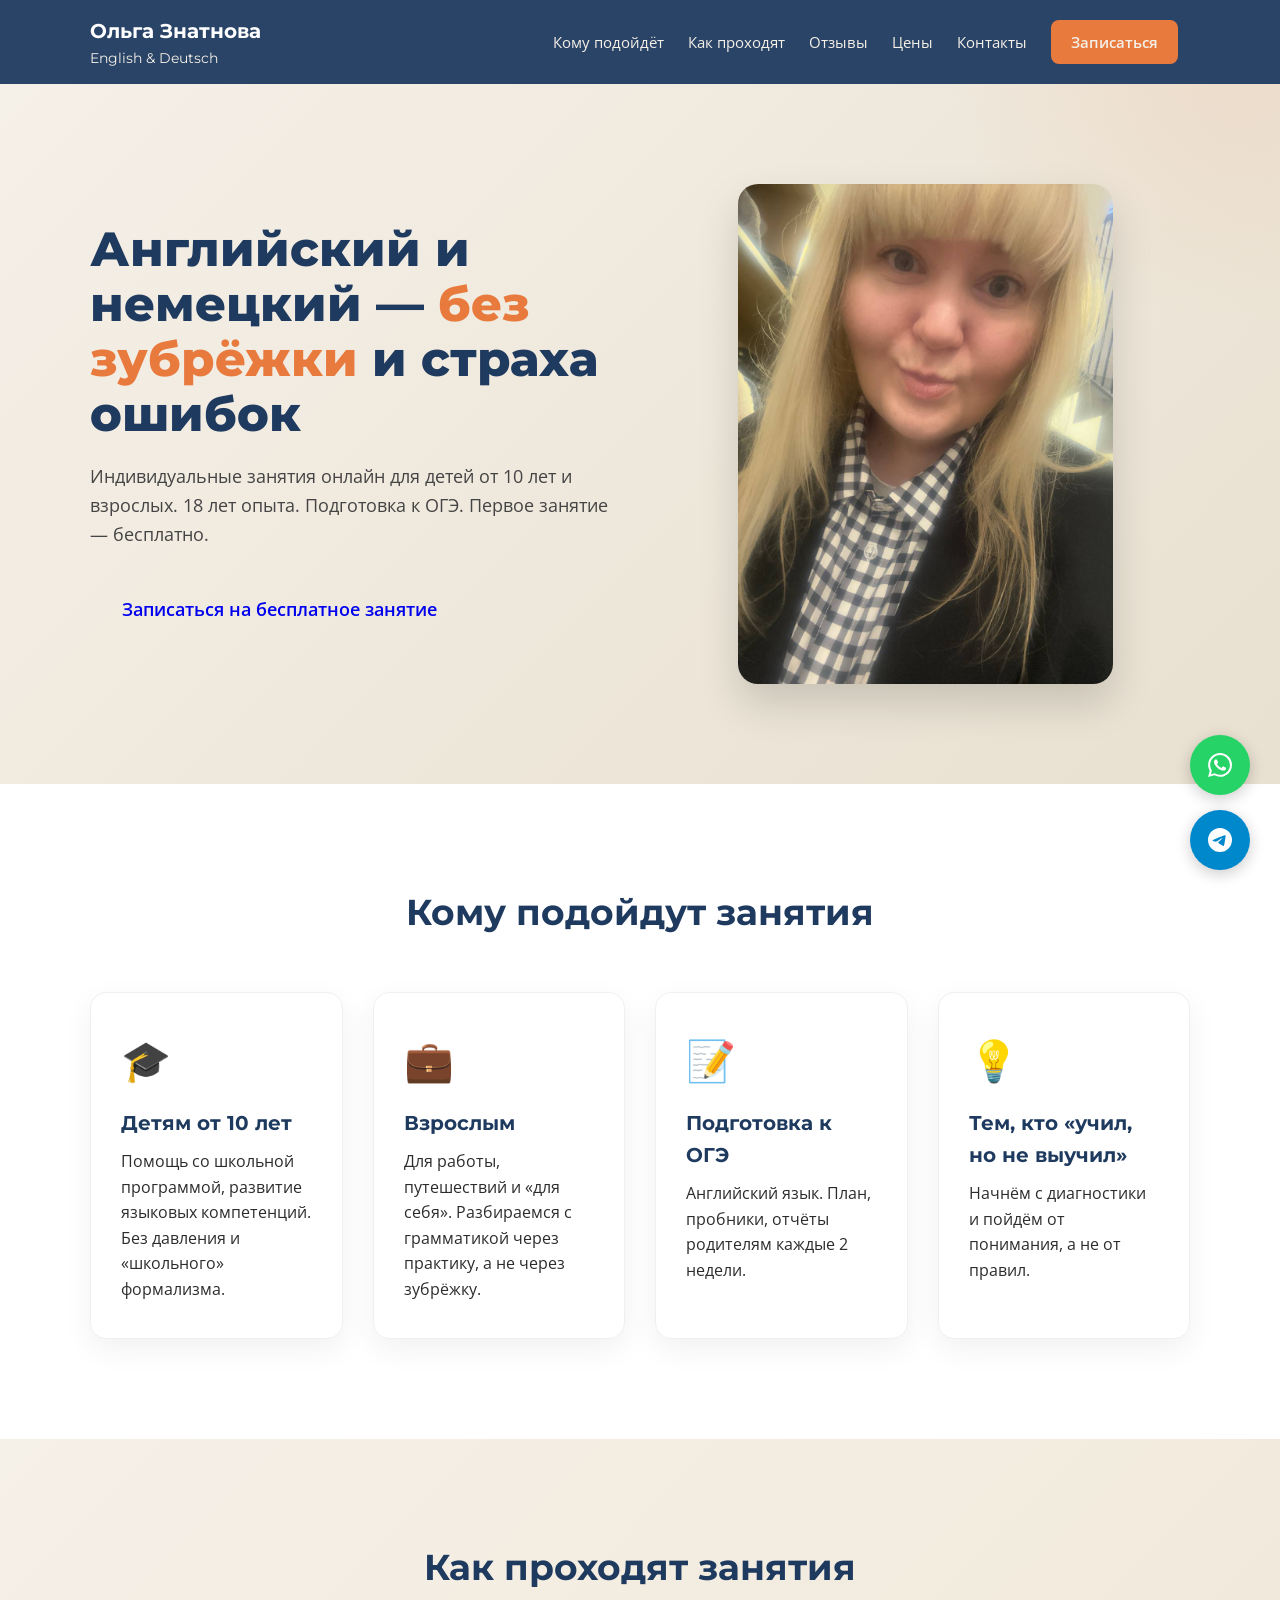
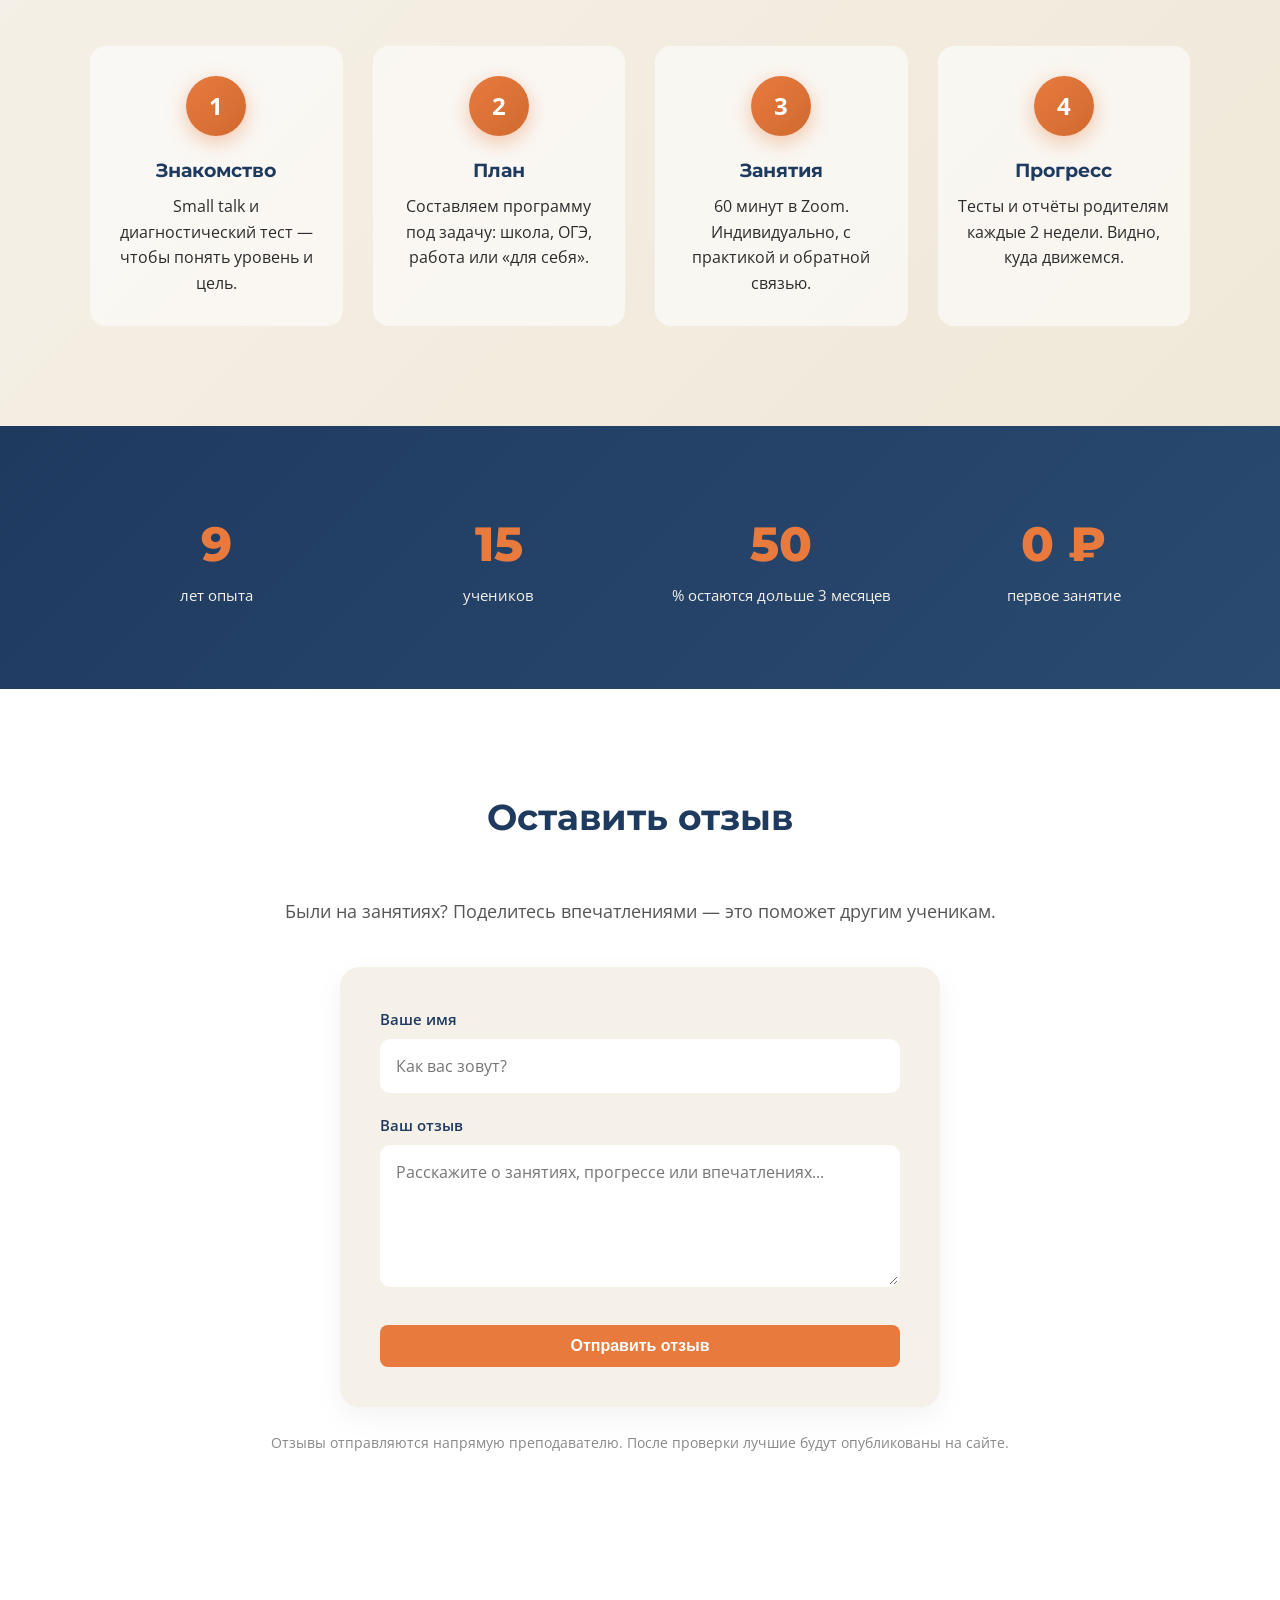
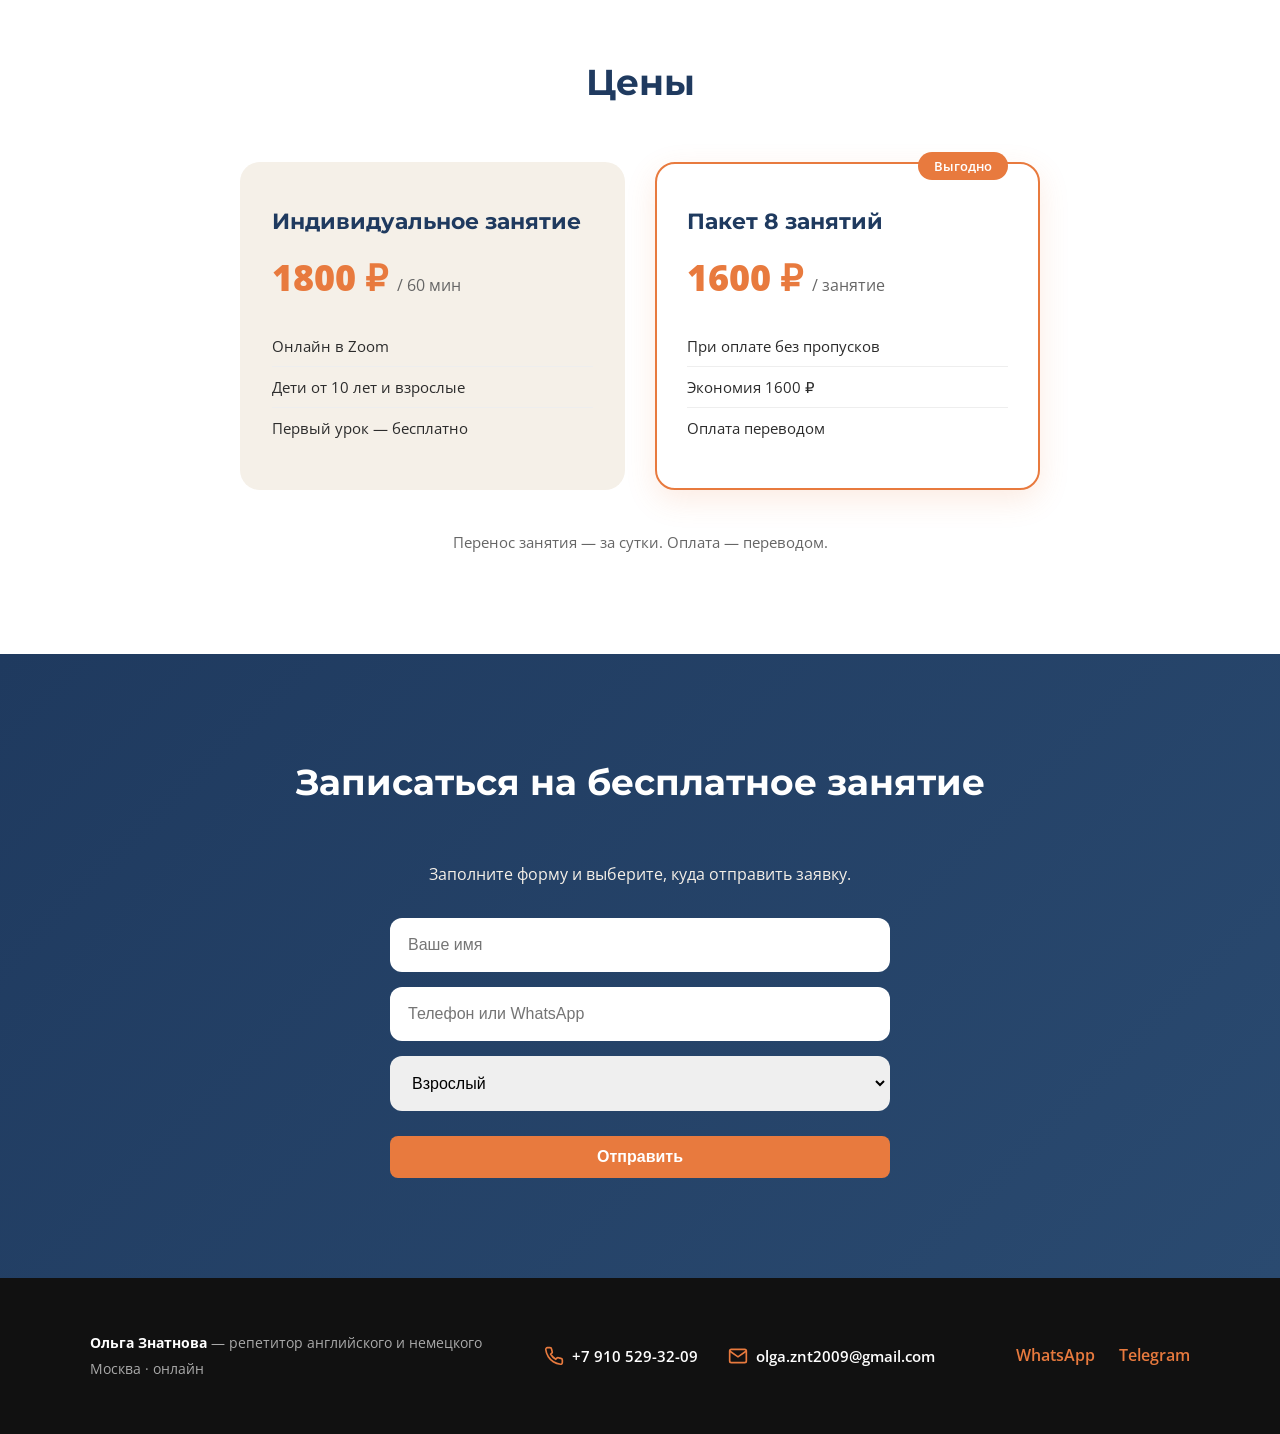
==== commit b3496f1a: "Update index.html" ====
--- a/index.html
+++ b/index.html
@@ -5,6 +5,7 @@
     <meta name="viewport" content="width=device-width, initial-scale=1.0">
     <title>Ольга Знатнова — репетитор английского и немецкого | Онлайн</title>
     <meta name="description" content="Индивидуальные занятия английским и немецким онлайн для детей от 10 лет и взрослых. 18 лет опыта. Подготовка к ОГЭ. Первое занятие бесплатно.">
+    <link rel="icon" href="img/favicon.png" type="image/png">
     <link rel="stylesheet" href="css/style.css">
     <link href="https://fonts.googleapis.com/css2?family=Montserrat:wght@400;600;700;800&family=Open+Sans:wght@400;600&display=swap" rel="stylesheet">
 </head>
--- a/css/style.css
+++ b/css/style.css
@@ -571,11 +571,87 @@
     transform: translateY(0);
 }
 
+/* Модальное окно */
+.modal {
+    display: none;
+    position: fixed;
+    z-index: 1000;
+    left: 0;
+    top: 0;
+    width: 100%;
+    height: 100%;
+    background-color: rgba(0,0,0,0.6);
+    align-items: center;
+    justify-content: center;
+}
+.modal.active {
+    display: flex;
+}
+.modal-content {
+    background: #fff;
+    padding: 40px;
+    border-radius: 20px;
+    text-align: center;
+    max-width: 400px;
+    width: 90%;
+    position: relative;
+    box-shadow: 0 20px 40px rgba(0,0,0,0.2);
+}
+.modal-close {
+    position: absolute;
+    top: 10px;
+    right: 20px;
+    font-size: 30px;
+    cursor: pointer;
+    color: #888;
+    transition: color 0.3s;
+}
+.modal-close:hover {
+    color: #E87A3E;
+}
+.modal-content h3 {
+    margin-bottom: 25px;
+    color: #1F3A5F;
+    font-size: 22px;
+}
+.modal-buttons {
+    display: flex;
+    flex-direction: column;
+    gap: 12px;
+}
+.modal-buttons .btn {
+    width: 100%;
+    padding: 14px;
+    font-size: 16px;
+}
+
+/* Кнопки для мессенджеров */
+.btn--wa {
+    background: #25D366;
+    color: #fff;
+}
+.btn--wa:hover {
+    background: #1da851;
+}
+.btn--tg {
+    background: #0088cc;
+    color: #fff;
+}
+.btn--tg:hover {
+    background: #006699;
+}
+.btn--email {
+    background: #E87A3E;
+    color: #fff;
+}
+.btn--email:hover {
+    background: #d06a30;
+}
+
 /* ========================================= */
 /* АДАПТИВ ДЛЯ ТЕЛЕФОНОВ */
 /* ========================================= */
 @media (max-width: 768px) {
-    /* Общие настройки */
     .container {
         padding: 0 15px;
     }
@@ -617,7 +693,7 @@
         transition: right 0.4s ease;
         z-index: 100;
         box-shadow: -5px 0 20px rgba(0,0,0,0.2);
-        display: flex; /* Принудительно flex для мобильного */
+        display: flex;
     }
     .nav.active {
         right: 0;
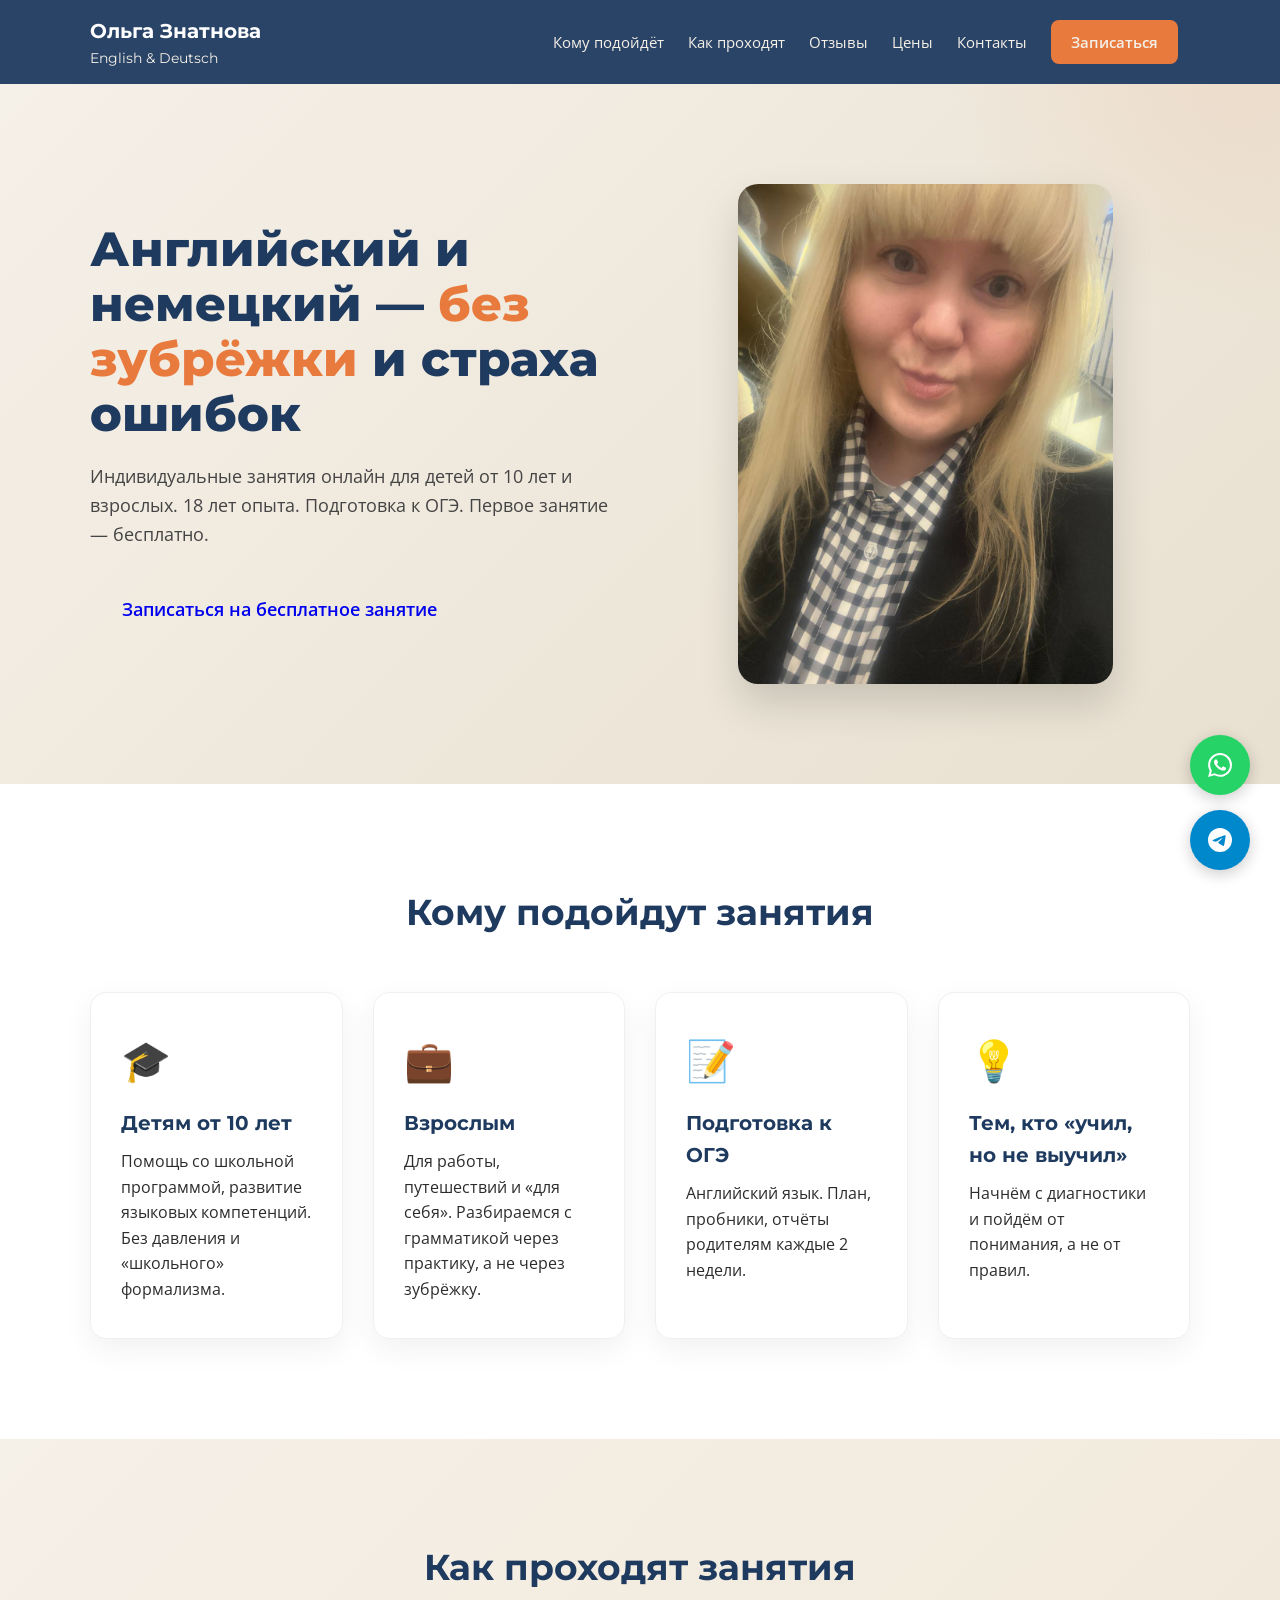
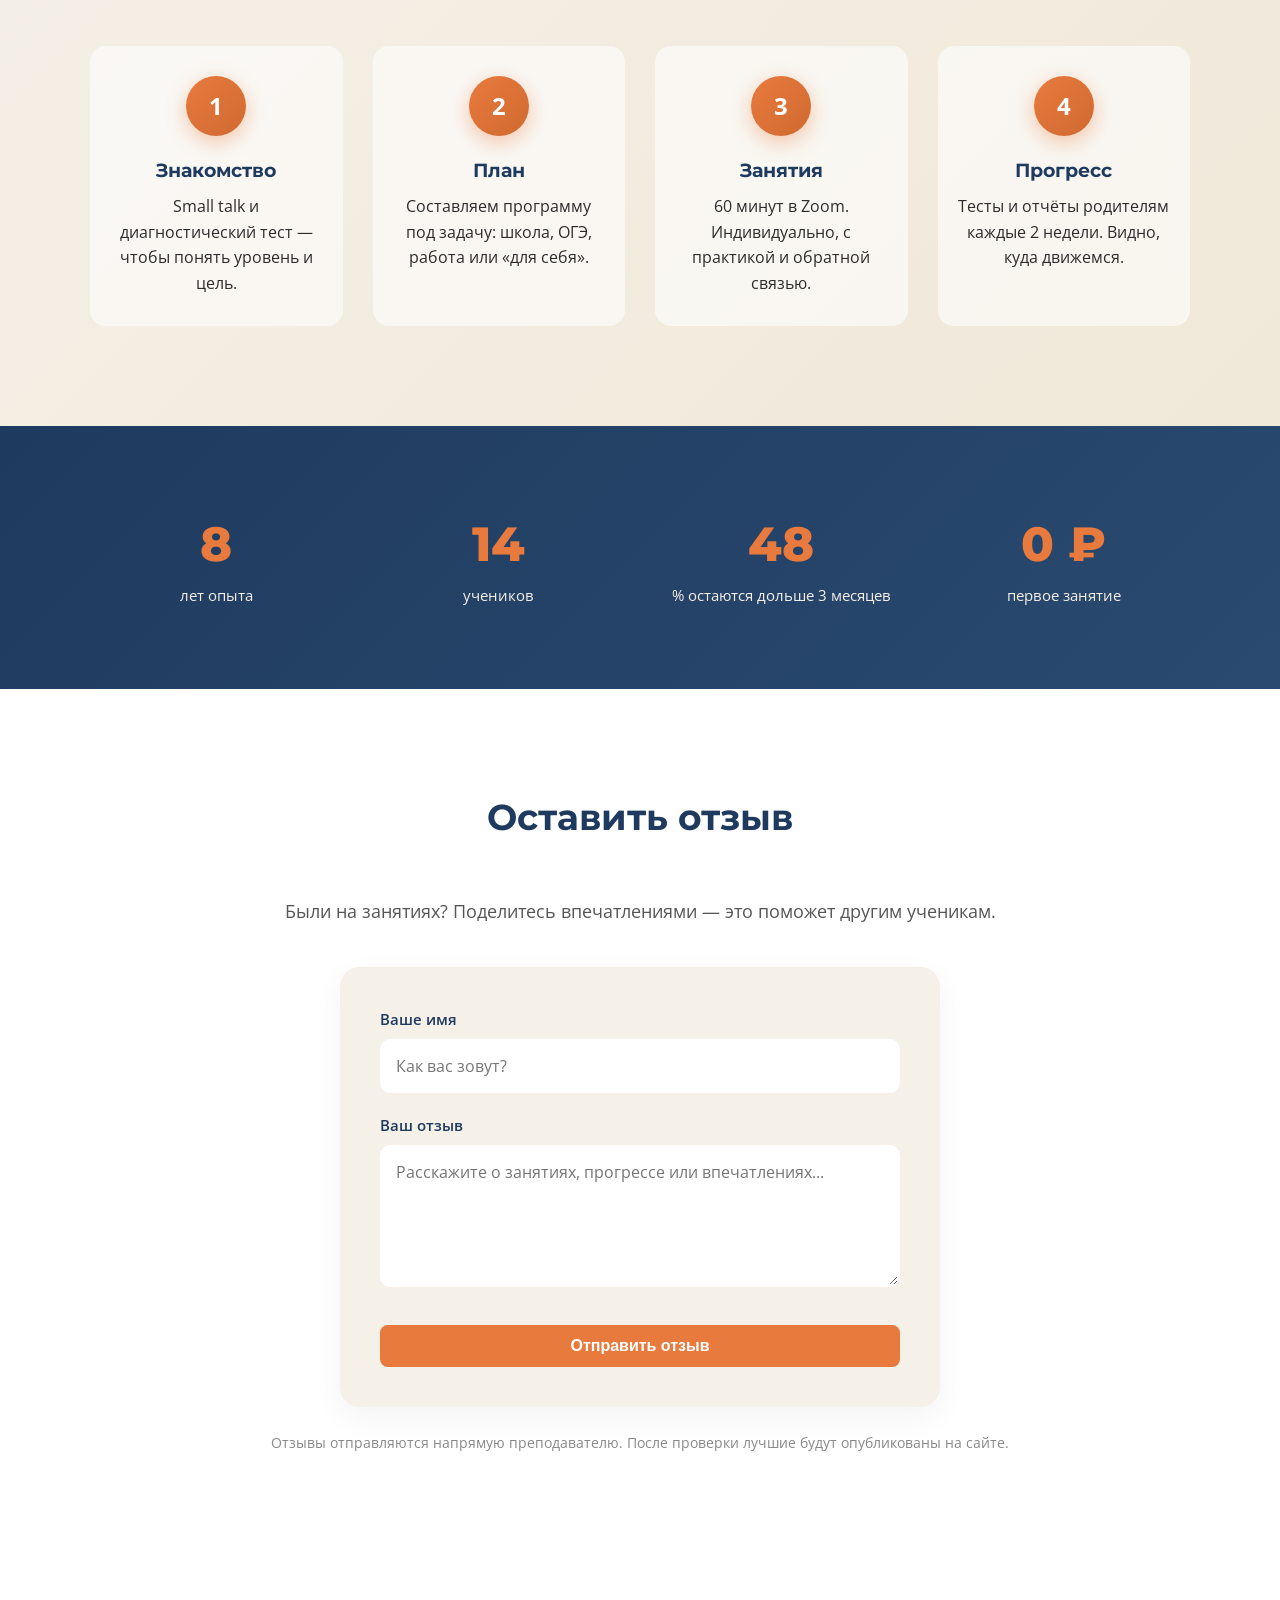
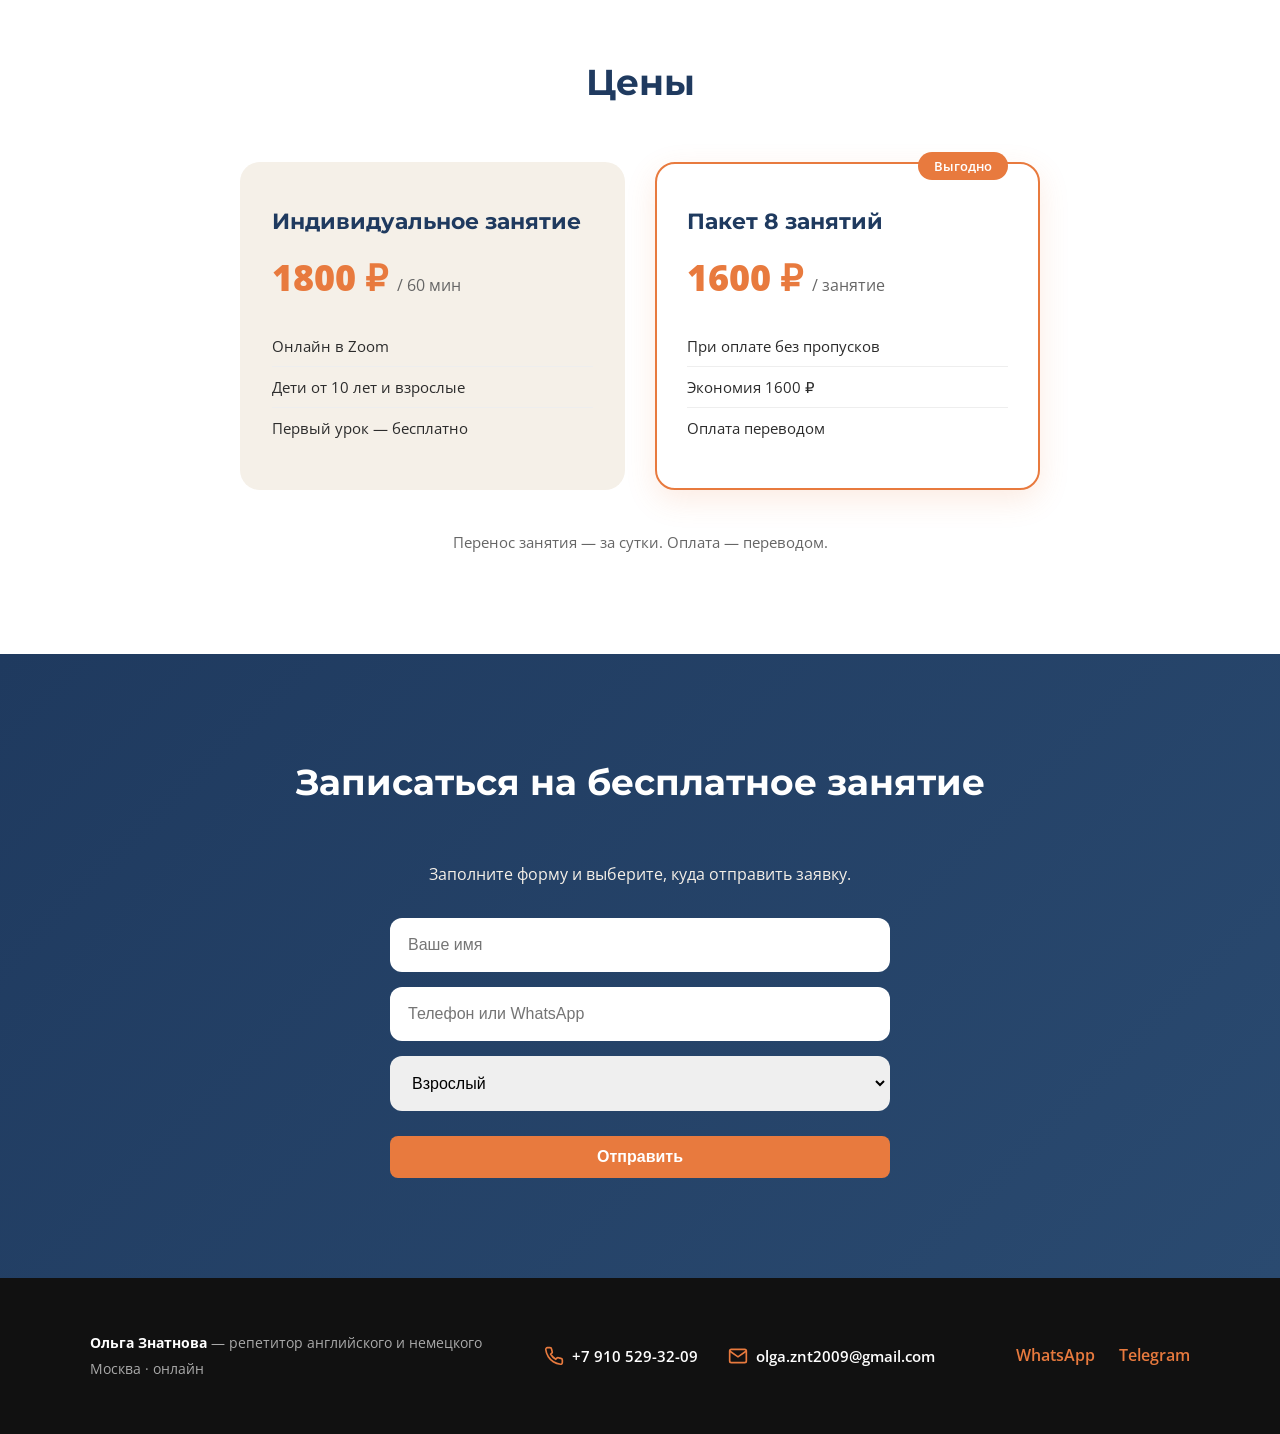
==== commit 31c1481c: "Update index.html png - ico" ====
--- a/index.html
+++ b/index.html
@@ -5,7 +5,7 @@
     <meta name="viewport" content="width=device-width, initial-scale=1.0">
     <title>Ольга Знатнова — репетитор английского и немецкого | Онлайн</title>
     <meta name="description" content="Индивидуальные занятия английским и немецким онлайн для детей от 10 лет и взрослых. 18 лет опыта. Подготовка к ОГЭ. Первое занятие бесплатно.">
-    <link rel="icon" href="img/favicon.png" type="image/png">
+    <link rel="icon" href="img/favicon.ico" type="image/x-icon">
     <link rel="stylesheet" href="css/style.css">
     <link href="https://fonts.googleapis.com/css2?family=Montserrat:wght@400;600;700;800&family=Open+Sans:wght@400;600&display=swap" rel="stylesheet">
 </head>
